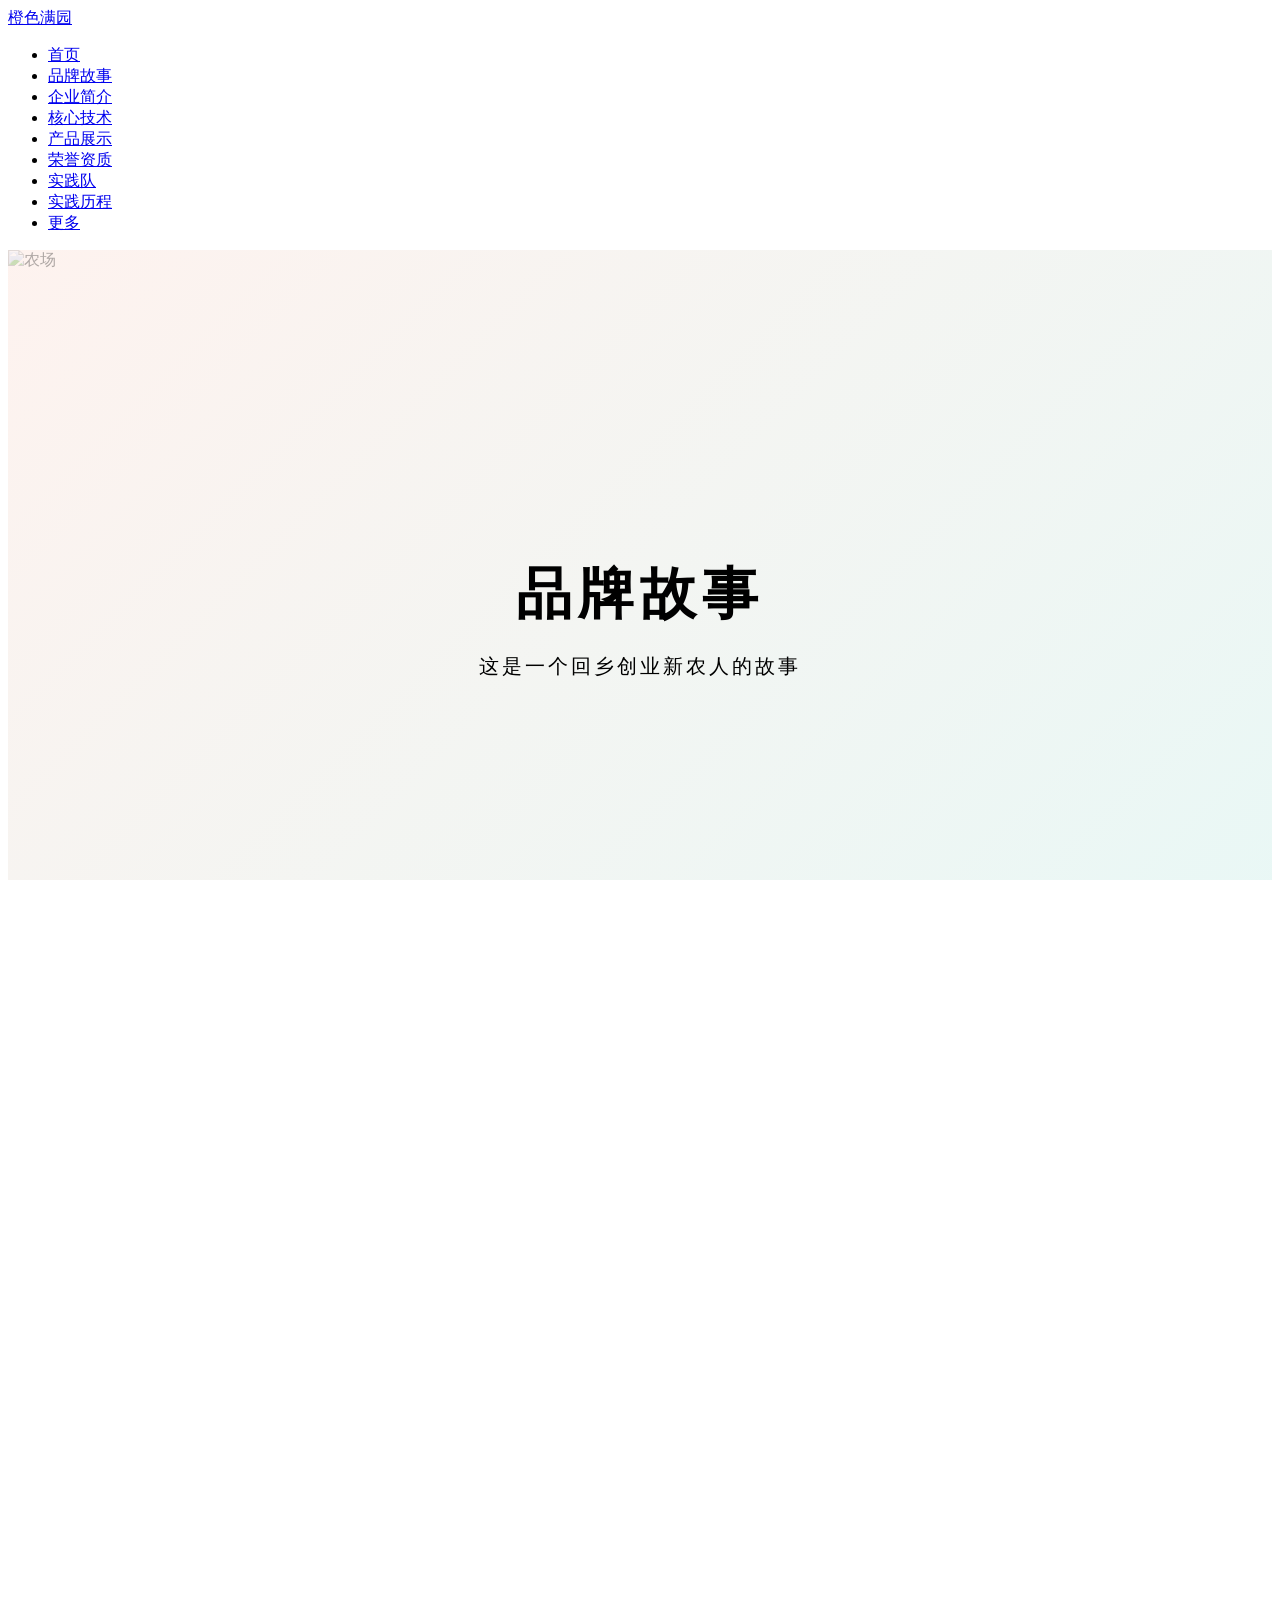
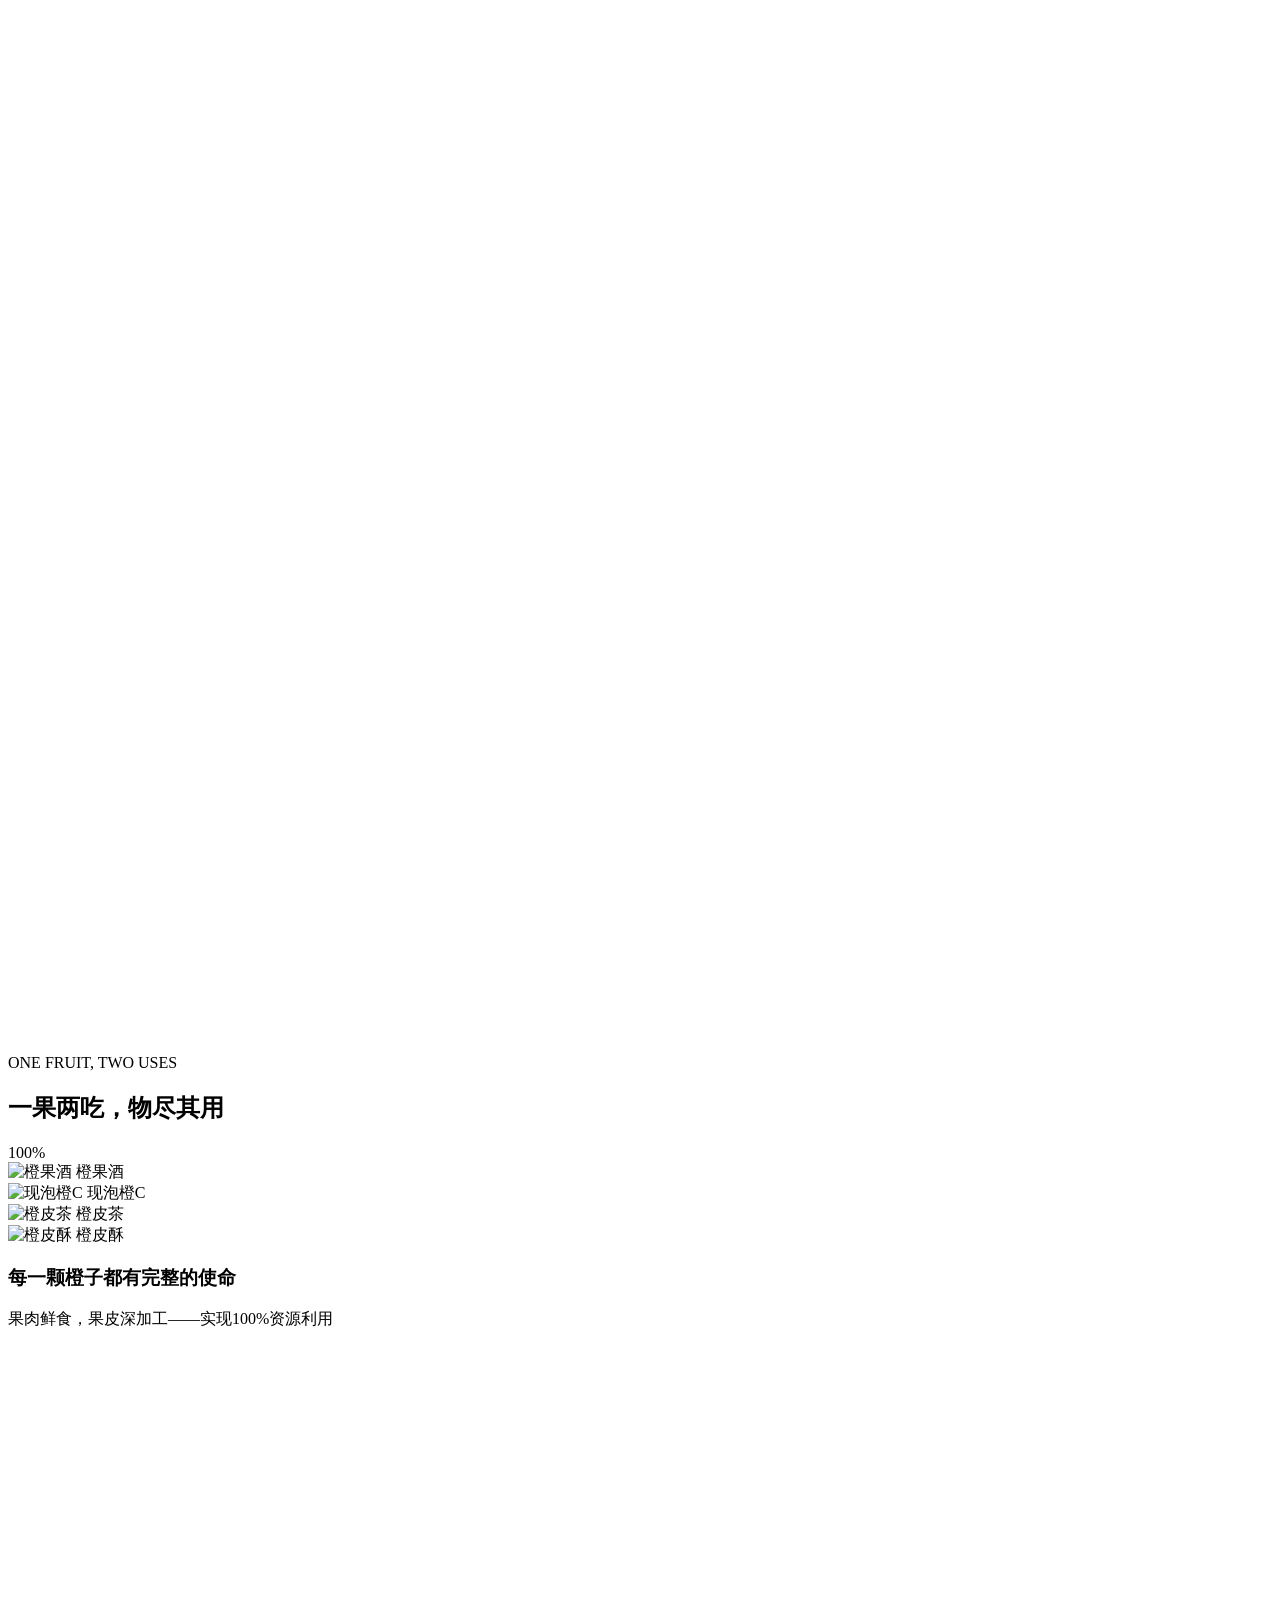
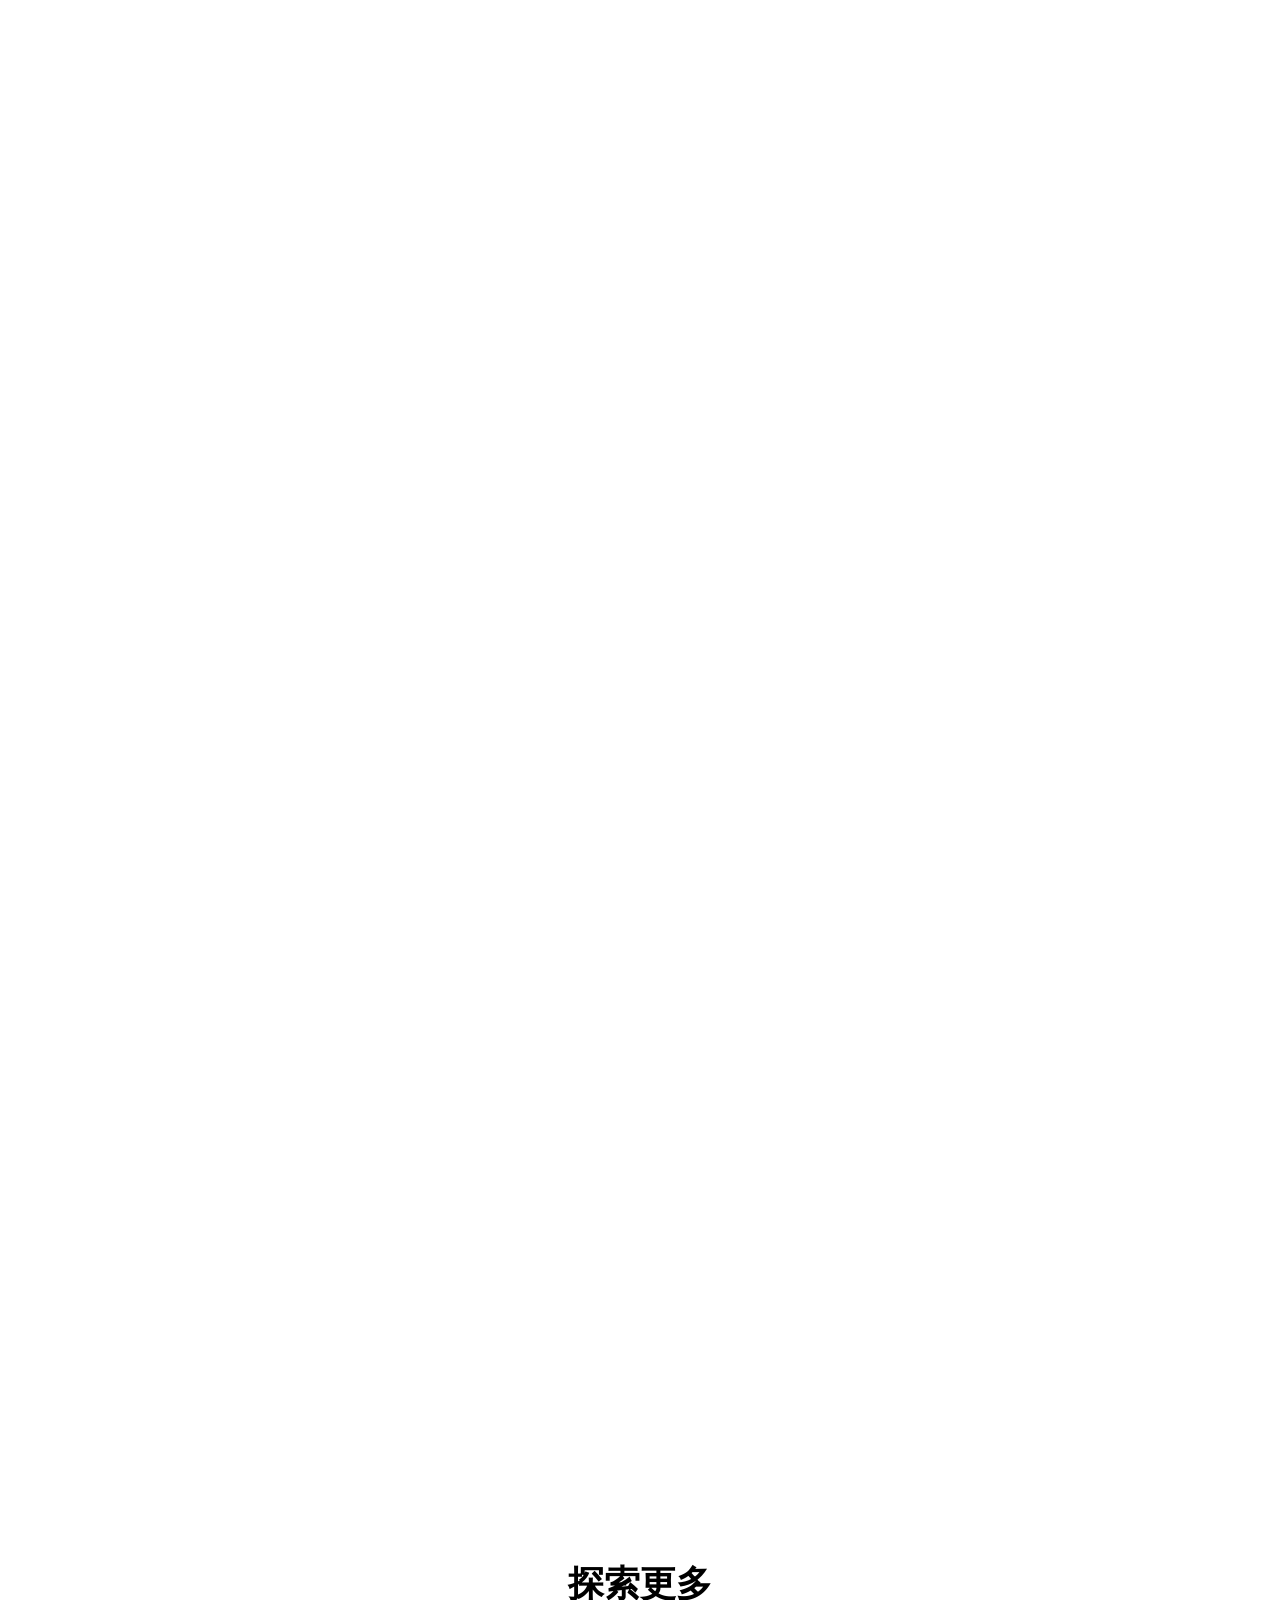
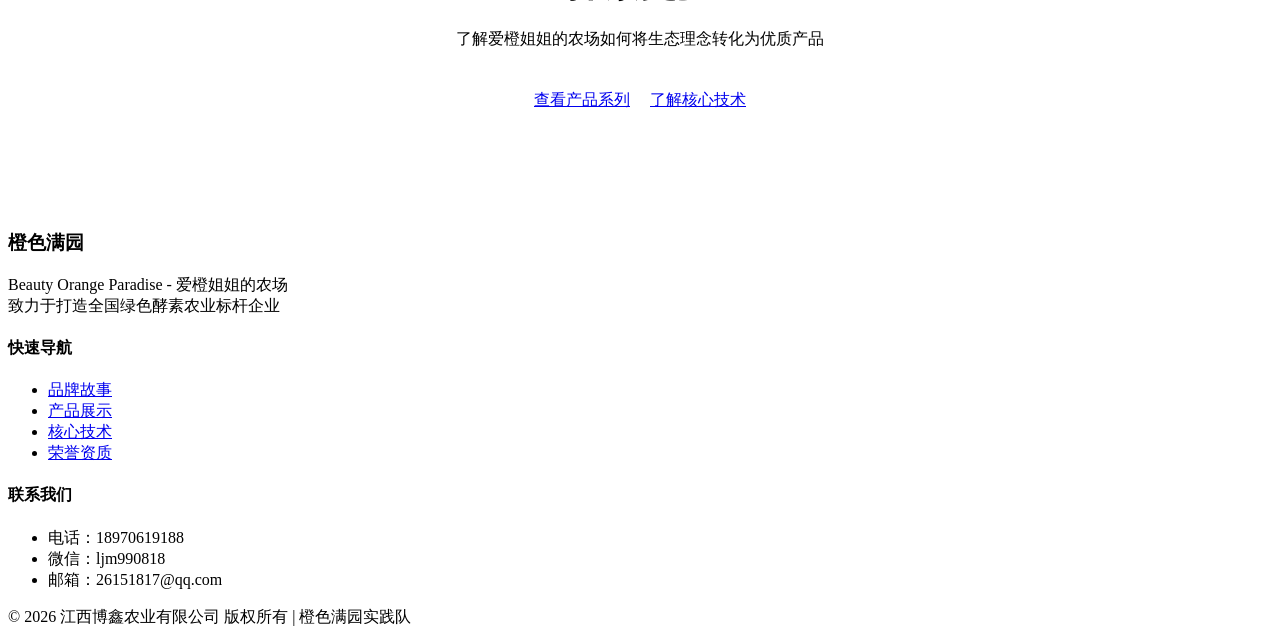
==== brand-story.html @ 8ac5754a "Add files via upload" ====
<!DOCTYPE html>
<html lang="zh-CN">
<head>
  <meta charset="UTF-8">
  <meta name="viewport" content="width=device-width, initial-scale=1.0">
  <title>品牌故事 - 橙色满园</title>
  <link rel="stylesheet" href="css/global.css">
  <link href="https://fonts.googleapis.com/css2?family=Noto+Serif+SC:wght@400;600;700&family=Noto+Sans+SC:wght@300;400;500;700&display=swap" rel="stylesheet">
  <style>
    .story-hero {
      min-height: 70vh;
      background: linear-gradient(135deg, rgba(244, 132, 95, 0.1) 0%, rgba(42, 181, 160, 0.1) 100%);
      display: flex;
      align-items: center;
      position: relative;
      overflow: hidden;
    }

    .story-hero-bg {
      position: absolute;
      top: 0;
      left: 0;
      right: 0;
      bottom: 0;
    }

    .story-hero-bg img {
      width: 100%;
      height: 100%;
      object-fit: cover;
      opacity: 0.3;
    }

    .story-hero-content {
      position: relative;
      z-index: 1;
      max-width: 800px;
      margin: 0 auto;
      padding: 160px 40px 80px;
      text-align: center;
    }

    .story-hero h1 {
      font-family: var(--font-display);
      font-size: 56px;
      color: var(--text-dark);
      margin-bottom: 20px;
      letter-spacing: 6px;
    }

    .story-hero .tagline {
      font-family: var(--font-heading);
      font-size: 20px;
      color: var(--text-medium);
      letter-spacing: 3px;
    }

    /* Story Sections */
    .story-section {
      padding: 100px 0;
    }

    .story-section:nth-child(even) {
      background: var(--bg-white);
    }

    .story-grid {
      display: grid;
      grid-template-columns: 1fr 1fr;
      gap: 80px;
      align-items: center;
    }

    .story-grid.reverse {
      direction: rtl;
    }

    .story-grid.reverse > * {
      direction: ltr;
    }

    .story-image {
      border-radius: 8px;
      overflow: hidden;
      box-shadow: 0 20px 60px rgba(0, 0, 0, 0.1);
    }

    .story-image img {
      width: 100%;
      height: 400px;
      object-fit: cover;
    }

    .story-image-square {
      aspect-ratio: 1 / 1;
    }

    .story-image-square img {
      height: 100%;
    }

    .story-content h2 {
      font-family: var(--font-display);
      font-size: 32px;
      color: var(--text-dark);
      margin-bottom: 24px;
      letter-spacing: 2px;
    }

    .story-content p {
      font-size: 16px;
      color: var(--text-medium);
      line-height: 2;
      margin-bottom: 20px;
    }

    .story-content .highlight {
      color: var(--orange);
      font-weight: 500;
    }

    /* Story section entrance animations */
    .story-grid .story-image,
    .story-grid .story-content {
      opacity: 0;
      transition: all 0.8s cubic-bezier(0.4, 0, 0.2, 1);
    }

    .story-grid .story-image {
      transform: translateX(-40px) scale(1.05);
    }

    .story-grid .story-content {
      transform: translateX(40px);
      transition-delay: 0.15s;
    }

    .story-grid.revealed .story-image {
      opacity: 1;
      transform: translateX(0) scale(1);
    }

    .story-grid.revealed .story-content {
      opacity: 1;
      transform: translateX(0);
    }

    .story-grid.reverse .story-image {
      transform: translateX(40px) scale(1.05);
    }

    .story-grid.reverse .story-content {
      transform: translateX(-40px);
    }

    .story-grid.reverse.revealed .story-image {
      transform: translateX(0) scale(1);
    }

    .story-grid.reverse.revealed .story-content {
      transform: translateX(0);
    }

    /* Quote Block */
    .story-quote {
      padding: 80px 0;
      background: linear-gradient(135deg, var(--orange) 0%, var(--orange-dark) 100%);
      color: white;
      text-align: center;
    }

    .story-quote blockquote {
      font-family: var(--font-heading);
      font-size: 28px;
      max-width: 800px;
      margin: 0 auto;
      line-height: 1.8;
      position: relative;
    }

    .story-quote blockquote::before {
      content: '"';
      font-size: 120px;
      position: absolute;
      top: -40px;
      left: -40px;
      opacity: 0.2;
      font-family: Georgia, serif;
    }

    .story-quote cite {
      display: block;
      margin-top: 30px;
      font-size: 16px;
      font-style: normal;
      opacity: 0.8;
    }

    /* Timeline */
    .story-timeline {
      padding: 100px 0;
      background: var(--bg-light);
    }

    .timeline {
      position: relative;
      max-width: 800px;
      margin: 0 auto;
    }

    .timeline::before {
      content: '';
      position: absolute;
      left: 50%;
      transform: translateX(-50%);
      width: 2px;
      height: 100%;
      background: linear-gradient(180deg, var(--orange), var(--green));
    }

    .timeline-item {
      position: relative;
      padding: 30px 0;
      display: flex;
      align-items: center;
    }

    .timeline-item:nth-child(odd) {
      flex-direction: row;
    }

    .timeline-item:nth-child(even) {
      flex-direction: row-reverse;
    }

    .timeline-content {
      width: 45%;
      padding: 30px;
      background: white;
      border-radius: 8px;
      box-shadow: 0 4px 20px rgba(0, 0, 0, 0.05);
    }

    .timeline-dot {
      position: absolute;
      left: 50%;
      transform: translateX(-50%);
      width: 16px;
      height: 16px;
      background: var(--orange);
      border-radius: 50%;
      border: 3px solid white;
      box-shadow: 0 2px 8px rgba(244, 132, 95, 0.3);
    }

    .timeline-year {
      font-family: var(--font-heading);
      font-size: 24px;
      color: var(--orange);
      margin-bottom: 10px;
    }

    .timeline-text {
      font-size: 14px;
      color: var(--text-medium);
      line-height: 1.8;
    }

    /* CTA Section */
    .story-cta {
      padding: 100px 0;
      text-align: center;
    }

    .story-cta h2 {
      font-family: var(--font-display);
      font-size: 36px;
      margin-bottom: 20px;
    }

    .story-cta p {
      font-size: 16px;
      color: var(--text-medium);
      margin-bottom: 40px;
    }
  </style>
</head>
<body>
  <!-- Navigation -->
  <nav class="nav">
    <div class="nav-inner">
      <a href="index.html" class="nav-logo">
        <span class="nav-logo-text">橙色满园</span>
      </a>
      <ul class="nav-links">
        <li><a href="index.html">首页</a></li>
        <li><a href="brand-story.html" class="active">品牌故事</a></li>
        <li><a href="company.html">企业简介</a></li>
        <li><a href="technology.html">核心技术</a></li>
        <li><a href="products.html">产品展示</a></li>
        <li><a href="honors.html">荣誉资质</a></li>
        <li><a href="team.html">实践队</a></li>
        <li><a href="timeline.html">实践历程</a></li>
        <li><a href="more.html">更多</a></li>
      </ul>
    </div>
  </nav>

  <!-- Hero -->
  <section class="story-hero">
    <div class="story-hero-bg">
      <img src="img/farm/page_09.png" alt="农场">
    </div>
    <div class="story-hero-content">
      <h1>品牌故事</h1>
      <p class="tagline">这是一个回乡创业新农人的故事</p>
    </div>
  </section>

  <!-- Story Section 1: Origin -->
  <section class="story-section">
    <div class="container">
      <div class="story-grid">
        <div class="story-image">
          <img src="img/farm/page_05_v2.png" alt="创始人">
        </div>
        <div class="story-content">
          <h2>初心：从城市到乡村</h2>
          <p>
            2013年，一个勇敢的决定改变了一切。创始人<span class="highlight">刘江梅</span>放弃了城市的工作机会，毅然回到家乡江西永新，开始了她的农业创业之路。
          </p>
          <p>
            投资千万元，她建立了一个生态示范农场，将现代化的农业技术与传统的生态种植理念相结合。这不仅仅是一个农场，更是一个<span class="highlight">梦想的起点</span>。
          </p>
          <p>
            "像养育孩子一样养育一片会呼吸的橙林"——这是爱橙姐姐的信念，也是整个品牌的灵魂。
          </p>
        </div>
      </div>
    </div>
  </section>

  <!-- Quote -->
  <section class="story-quote">
    <div class="container">
      <blockquote>
        每一棵橙子树都不是生产线上的产品代码，而是一个有待我们认识、理解并陪伴其生长的独特生命。
        <cite>—— 爱橙姐姐</cite>
      </blockquote>
    </div>
  </section>

  <!-- Story Section 2: Philosophy -->
  <section class="story-section">
    <div class="container">
      <div class="story-grid reverse">
        <div class="story-image story-image-square">
          <img src="img/farm/page_06_new.png" alt="品牌理念">
        </div>
        <div class="story-content">
          <h2>理念：我们的橙皮不要丢</h2>
          <p>
            在爱橙姐姐的农场，每一个橙子都被赋予了<span class="highlight">完整的使命</span>。果肉鲜食，果皮则可以泡茶、制香、做糕点——这就是"一果两吃"的创新理念。
          </p>
          <p>
            这不仅仅是一种产品策略，更是一种<span class="highlight">生活哲学</span>：珍惜自然资源，实现产品价值的最大化。
          </p>
          <p>
            从橙果酒到现泡橙C饮料，从橙皮酥到工艺橙皮茶，每一款产品都承载着对品质的追求和对自然的敬畏。
          </p>
        </div>
      </div>
    </div>
  </section>

  <!-- Orange Cut Signature Animation -->
  <section class="orange-cut-section story-section" style="background: var(--bg-white);">
    <div class="container">
      <div class="section-header visible">
        <p class="en-title">ONE FRUIT, TWO USES</p>
        <h2>一果两吃，物尽其用</h2>
        <div class="deco-line"></div>
      </div>

      <div class="orange-cut-animation">
        <!-- Decorative juice splash -->
        <div class="juice-splash"></div>

        <!-- Orange Halves -->
        <div class="orange-halves">
          <div class="orange-half-left"></div>
          <div class="orange-half-right"></div>
        </div>

        <!-- 100% text in center -->
        <div class="orange-center">
          <div class="cut-percent">100<span>%</span></div>
        </div>

        <!-- Product images fly to corners -->
        <div class="cut-product-fly p1">
          <img src="img/products/page_13_1.png" alt="橙果酒">
          <span>橙果酒</span>
        </div>
        <div class="cut-product-fly p2">
          <img src="img/products/page_15_1.png" alt="现泡橙C">
          <span>现泡橙C</span>
        </div>
        <div class="cut-product-fly p3">
          <img src="img/products/page_18.png" alt="橙皮茶">
          <span>橙皮茶</span>
        </div>
        <div class="cut-product-fly p4">
          <img src="img/products/page_16.png" alt="橙皮酥">
          <span>橙皮酥</span>
        </div>
      </div>

      <div class="cut-signature">
        <h3>每一颗橙子都有完整的使命</h3>
        <p>果肉鲜食，果皮深加工——实现100%资源利用</p>
      </div>
    </div>
  </section>

  <!-- Story Section 3: Technology -->
  <section class="story-section">
    <div class="container">
      <div class="story-grid">
        <div class="story-image story-image-square">
          <img src="img/farm/page_10_v2.png" alt="酵素技术">
        </div>
        <div class="story-content">
          <h2>技术：酵素生态种植</h2>
          <p>
            爱橙姐姐的农场独创了<span class="highlight">酵素微生物复合菌营养液</span>发酵技术，开创了绿色酵素橙种植的先河。
          </p>
          <p>
            通过自研酵素营养液配合生物防治、地下水滴灌系统，实现了<span class="highlight">零化学农药</span>的生态种植。
          </p>
          <p>
            鸡鸭在果园里自由活动，防虫板守护着每一棵果树，酵素发酵让土壤充满生机——这是一个完整的生态循环系统。
          </p>
        </div>
      </div>
    </div>
  </section>

  <!-- Story Section 4: Products -->
  <section class="story-section">
    <div class="container">
      <div class="story-grid reverse">
        <div class="story-image story-image-square">
          <img src="img/farm/page_11_v2.png" alt="产品系列">
        </div>
        <div class="story-content">
          <h2>产品：从果园到生活</h2>
          <p>
            <span class="highlight">七大产品系列</span>，覆盖了从饮品到零食、从日用到养生的完整产品矩阵。
          </p>
          <p>
            清香型橙果酒、0蔗0脂的现泡橙C、暖胃的橙皮水果茶、香脆的橙皮酥、蜜饯橙皮丁、工艺橙皮茶，以及冬季限定的姜茶系列。
          </p>
          <p>
            每一款产品都经过精心研发，确保保留酵素脐橙的<span class="highlight">天然营养</span>，同时满足现代消费者的多样化需求。
          </p>
        </div>
      </div>
    </div>
  </section>

  <!-- CTA -->
  <section class="story-cta">
    <div class="container">
      <h2>探索更多</h2>
      <p>了解爱橙姐姐的农场如何将生态理念转化为优质产品</p>
      <div class="cta-animated" style="display: flex; gap: 20px; justify-content: center;">
        <a href="products.html" class="btn btn-primary">查看产品系列</a>
        <a href="technology.html" class="btn btn-outline">了解核心技术</a>
      </div>
    </div>
  </section>

  <!-- Footer -->
  <footer class="footer">
    <div class="container">
      <div class="footer-content">
        <div class="footer-brand">
          <h3>橙色满园</h3>
          <p>Beauty Orange Paradise - 爱橙姐姐的农场<br>致力于打造全国绿色酵素农业标杆企业</p>
        </div>
        <div class="footer-links">
          <h4>快速导航</h4>
          <ul>
            <li><a href="brand-story.html">品牌故事</a></li>
            <li><a href="products.html">产品展示</a></li>
            <li><a href="technology.html">核心技术</a></li>
            <li><a href="honors.html">荣誉资质</a></li>
          </ul>
        </div>
        <div class="footer-links">
          <h4>联系我们</h4>
          <ul>
            <li>电话：18970619188</li>
            <li>微信：ljm990818</li>
            <li>邮箱：26151817@qq.com</li>
          </ul>
        </div>
      </div>
      <div class="footer-bottom">
        <p>© 2026 江西博鑫农业有限公司 版权所有 | 橙色满园实践队</p>
      </div>
    </div>
  </footer>

  <script src="js/main.js"></script>
</body>
</html>
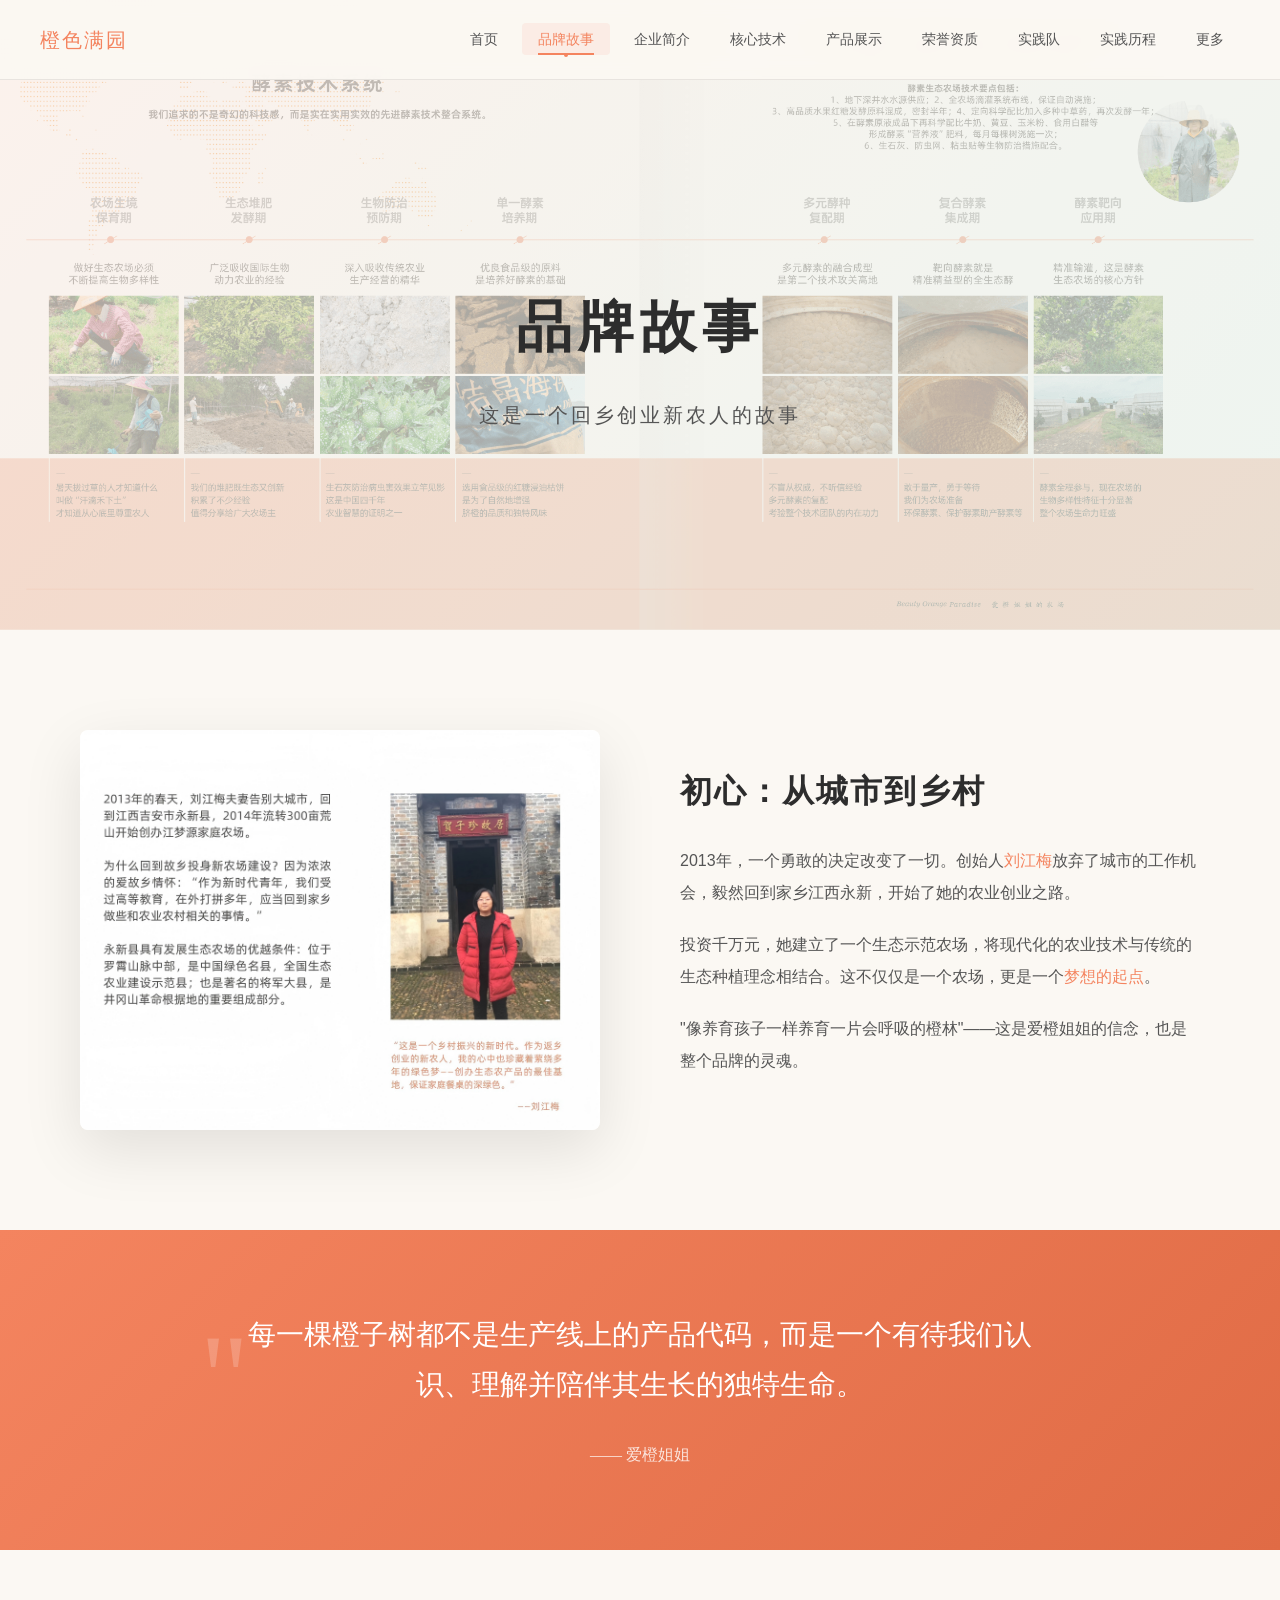
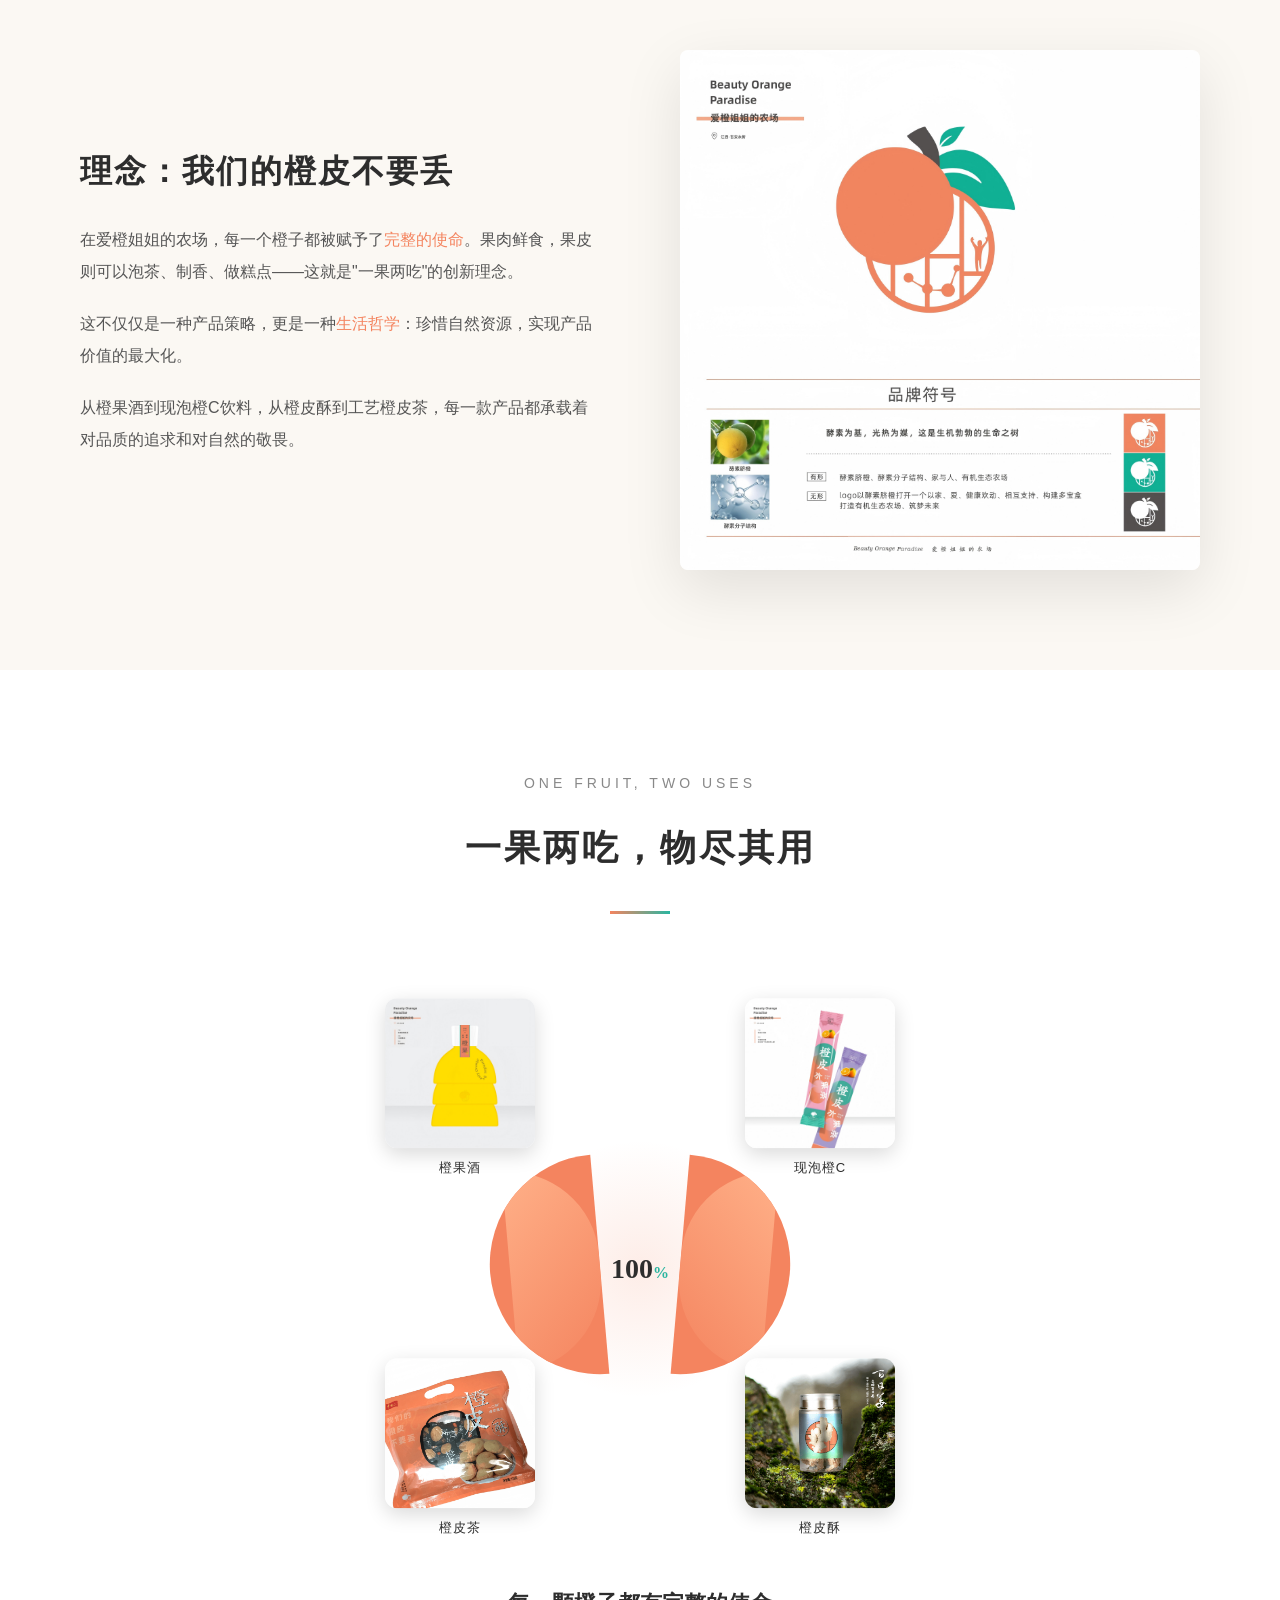
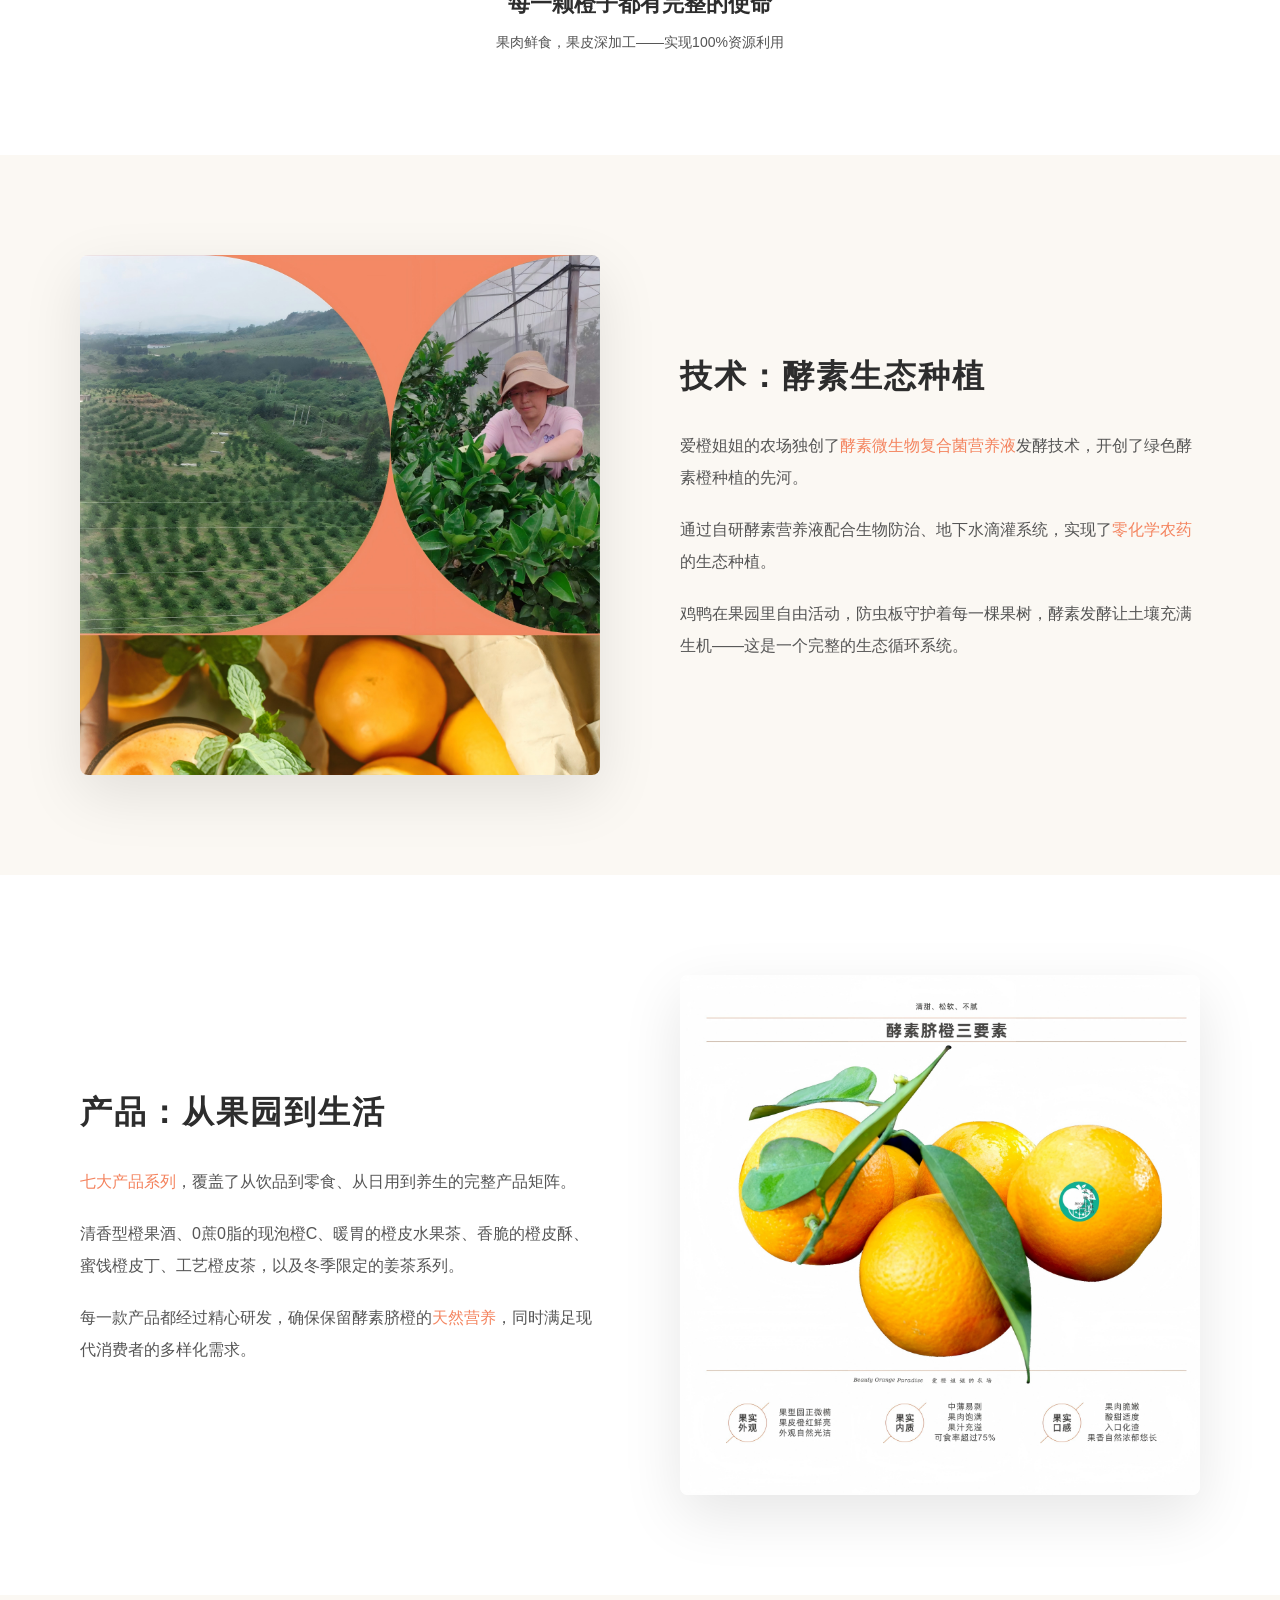
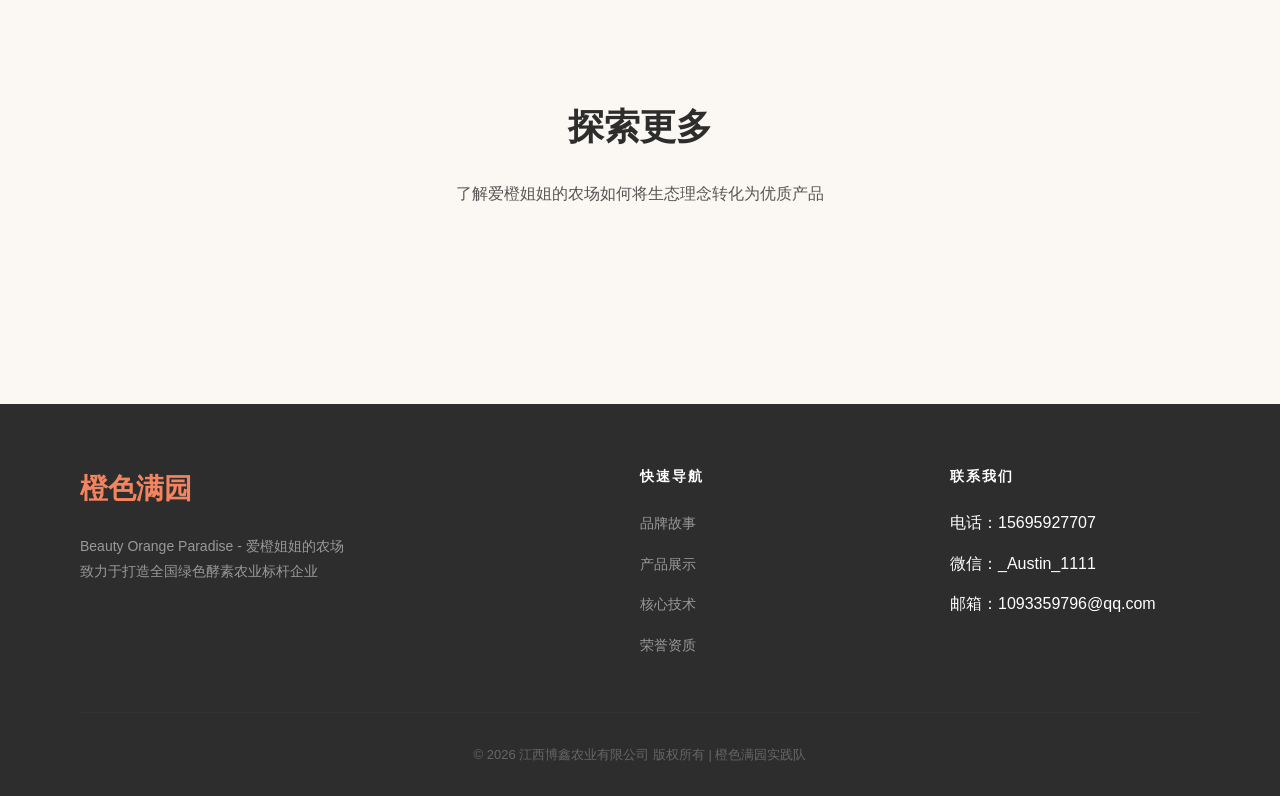
==== commit 7587672d: "Add files via upload" ====
--- a/brand-story.html
+++ b/brand-story.html
@@ -501,9 +501,9 @@
         <div class="footer-links">
           <h4>联系我们</h4>
           <ul>
-            <li>电话：18970619188</li>
-            <li>微信：ljm990818</li>
-            <li>邮箱：26151817@qq.com</li>
+            <li>电话：15695927707</li>
+            <li>微信：_Austin_1111</li>
+            <li>邮箱：1093359796@qq.com</li>
           </ul>
         </div>
       </div>
--- a/css/global.css
+++ b/css/global.css
@@ -0,0 +1,1177 @@
+/* ============================================
+   橙色满园 - 全局样式
+   设计风格：中国传统文化 + 现代极简
+   主色调：橘橙色 #F4845F + 翠绿色 #2AB5A0
+   ============================================ */
+
+/* CSS Variables */
+:root {
+  /* Brand Colors */
+  --orange: #F4845F;
+  --orange-light: #F9A88C;
+  --orange-dark: #E06B45;
+  --green: #2AB5A0;
+  --green-light: #4CC9B7;
+  --green-dark: #1F9A88;
+
+  /* Neutral Colors */
+  --bg-cream: #FBF8F3;
+  --bg-white: #FFFFFF;
+  --bg-light: #F5F2ED;
+  --text-dark: #2D2D2D;
+  --text-medium: #555555;
+  --text-light: #888888;
+  --border-light: #E8E4DF;
+
+  /* Typography */
+  --font-display: 'STKaiti', 'KaiTi', '楷体', serif;
+  --font-heading: 'Noto Serif SC', 'Source Han Serif SC', '思源宋体', serif;
+  --font-body: 'Noto Sans SC', 'Source Han Sans SC', '思源黑体', sans-serif;
+
+  /* Spacing */
+  --section-padding: 120px 0;
+  --container-width: 1200px;
+  --nav-height: 80px;
+}
+
+/* Reset & Base */
+* {
+  margin: 0;
+  padding: 0;
+  box-sizing: border-box;
+}
+
+html {
+  scroll-behavior: smooth;
+}
+
+body {
+  font-family: var(--font-body);
+  color: var(--text-dark);
+  background-color: var(--bg-cream);
+  line-height: 1.8;
+  overflow-x: hidden;
+}
+
+a {
+  text-decoration: none;
+  color: inherit;
+  transition: color 0.3s ease;
+}
+
+img {
+  max-width: 100%;
+  height: auto;
+  display: block;
+}
+
+/* Container */
+.container {
+  max-width: var(--container-width);
+  margin: 0 auto;
+  padding: 0 40px;
+}
+
+/* ============================================
+   Navigation
+   ============================================ */
+.nav {
+  position: fixed;
+  top: 0;
+  left: 0;
+  right: 0;
+  height: var(--nav-height);
+  background: rgba(251, 248, 243, 0.95);
+  backdrop-filter: blur(10px);
+  z-index: 1000;
+  border-bottom: 1px solid var(--border-light);
+  transition: all 0.3s ease;
+}
+
+.nav.scrolled {
+  box-shadow: 0 2px 20px rgba(0, 0, 0, 0.08);
+}
+
+.nav-inner {
+  max-width: 1400px;
+  margin: 0 auto;
+  padding: 0 40px;
+  height: 100%;
+  display: flex;
+  align-items: center;
+  justify-content: space-between;
+}
+
+.nav-logo {
+  display: flex;
+  align-items: center;
+  gap: 12px;
+}
+
+.nav-logo img {
+  height: 45px;
+}
+
+.nav-logo-text {
+  font-family: var(--font-display);
+  font-size: 20px;
+  color: var(--orange);
+  letter-spacing: 2px;
+}
+
+.nav-links {
+  display: flex;
+  gap: 8px;
+  list-style: none;
+}
+
+.nav-links a {
+  padding: 8px 16px;
+  font-size: 14px;
+  color: var(--text-medium);
+  border-radius: 4px;
+  transition: all 0.3s ease;
+  white-space: nowrap;
+}
+
+.nav-links a:hover,
+.nav-links a.active {
+  color: var(--orange);
+  background: rgba(244, 132, 95, 0.1);
+}
+
+/* Mobile Menu Button */
+.nav-menu-btn {
+  display: none;
+  background: none;
+  border: none;
+  cursor: pointer;
+  padding: 8px;
+}
+
+.nav-menu-btn span {
+  display: block;
+  width: 24px;
+  height: 2px;
+  background: var(--text-dark);
+  margin: 6px 0;
+  transition: all 0.3s ease;
+}
+
+/* ============================================
+   Page Hero Section
+   ============================================ */
+.page-hero {
+  min-height: 60vh;
+  display: flex;
+  align-items: center;
+  justify-content: center;
+  text-align: center;
+  padding: 160px 40px 80px;
+  background: linear-gradient(135deg, var(--bg-cream) 0%, var(--bg-light) 100%);
+  position: relative;
+  overflow: hidden;
+}
+
+.page-hero::before {
+  content: '';
+  position: absolute;
+  top: 0;
+  left: 0;
+  right: 0;
+  bottom: 0;
+  background: url('data:image/svg+xml,<svg xmlns="http://www.w3.org/2000/svg" viewBox="0 0 100 100"><circle cx="50" cy="50" r="40" fill="none" stroke="%23F4845F" stroke-width="0.5" opacity="0.1"/></svg>') repeat;
+  background-size: 200px;
+  opacity: 0.3;
+}
+
+.page-hero-content {
+  position: relative;
+  z-index: 1;
+}
+
+.page-hero h1 {
+  font-family: var(--font-display);
+  font-size: 48px;
+  color: var(--text-dark);
+  margin-bottom: 20px;
+  letter-spacing: 4px;
+}
+
+.page-hero .subtitle {
+  font-size: 18px;
+  color: var(--text-medium);
+  max-width: 600px;
+  margin: 0 auto;
+}
+
+/* Decorative Elements */
+.deco-line {
+  width: 60px;
+  height: 3px;
+  background: linear-gradient(90deg, var(--orange), var(--green));
+  margin: 30px auto;
+}
+
+.deco-circle {
+  width: 120px;
+  height: 120px;
+  border: 1px solid var(--orange);
+  border-radius: 50%;
+  opacity: 0.3;
+  position: absolute;
+}
+
+/* ============================================
+   Section Styles
+   ============================================ */
+.section {
+  padding: var(--section-padding);
+}
+
+.section-header {
+  text-align: center;
+  margin-bottom: 80px;
+}
+
+.section-header h2 {
+  font-family: var(--font-display);
+  font-size: 36px;
+  color: var(--text-dark);
+  margin-bottom: 16px;
+  letter-spacing: 3px;
+}
+
+.section-header .en-title {
+  font-size: 14px;
+  color: var(--text-light);
+  text-transform: uppercase;
+  letter-spacing: 4px;
+  margin-bottom: 20px;
+}
+
+.section-header p {
+  font-size: 16px;
+  color: var(--text-medium);
+  max-width: 700px;
+  margin: 0 auto;
+  line-height: 1.9;
+}
+
+/* ============================================
+   Card Styles
+   ============================================ */
+.card {
+  background: var(--bg-white);
+  border-radius: 8px;
+  overflow: hidden;
+  box-shadow: 0 4px 20px rgba(0, 0, 0, 0.05);
+  transition: all 0.4s ease;
+}
+
+.card:hover {
+  transform: translateY(-8px);
+  box-shadow: 0 12px 40px rgba(0, 0, 0, 0.1);
+}
+
+.card-image {
+  width: 100%;
+  height: 240px;
+  object-fit: cover;
+}
+
+.card-content {
+  padding: 30px;
+}
+
+.card-content h3 {
+  font-family: var(--font-heading);
+  font-size: 20px;
+  color: var(--text-dark);
+  margin-bottom: 12px;
+}
+
+.card-content p {
+  font-size: 14px;
+  color: var(--text-medium);
+  line-height: 1.8;
+}
+
+/* ============================================
+   Grid Layouts
+   ============================================ */
+.grid-2 {
+  display: grid;
+  grid-template-columns: repeat(2, 1fr);
+  gap: 40px;
+}
+
+.grid-3 {
+  display: grid;
+  grid-template-columns: repeat(3, 1fr);
+  gap: 40px;
+}
+
+.grid-4 {
+  display: grid;
+  grid-template-columns: repeat(4, 1fr);
+  gap: 30px;
+}
+
+/* ============================================
+   Button Styles
+   ============================================ */
+.btn {
+  display: inline-block;
+  padding: 14px 32px;
+  font-size: 14px;
+  font-weight: 500;
+  border-radius: 4px;
+  cursor: pointer;
+  transition: all 0.3s ease;
+  border: none;
+}
+
+.btn-primary {
+  background: var(--orange);
+  color: white;
+}
+
+.btn-primary:hover {
+  background: var(--orange-dark);
+  transform: translateY(-2px);
+}
+
+.btn-outline {
+  background: transparent;
+  border: 1px solid var(--orange);
+  color: var(--orange);
+}
+
+.btn-outline:hover {
+  background: var(--orange);
+  color: white;
+}
+
+/* ============================================
+   Footer
+   ============================================ */
+.footer {
+  background: var(--text-dark);
+  color: white;
+  padding: 60px 0 30px;
+}
+
+.footer-content {
+  display: grid;
+  grid-template-columns: 2fr 1fr 1fr;
+  gap: 60px;
+  margin-bottom: 40px;
+}
+
+.footer-brand h3 {
+  font-family: var(--font-display);
+  font-size: 28px;
+  color: var(--orange);
+  margin-bottom: 20px;
+}
+
+.footer-brand p {
+  font-size: 14px;
+  color: #999;
+  line-height: 1.8;
+}
+
+.footer-links h4 {
+  font-size: 14px;
+  margin-bottom: 20px;
+  letter-spacing: 2px;
+}
+
+.footer-links ul {
+  list-style: none;
+}
+
+.footer-links li {
+  margin-bottom: 12px;
+}
+
+.footer-links a {
+  font-size: 14px;
+  color: #999;
+  transition: color 0.3s ease;
+}
+
+.footer-links a:hover {
+  color: var(--orange);
+}
+
+.footer-bottom {
+  border-top: 1px solid #333;
+  padding-top: 30px;
+  text-align: center;
+  font-size: 13px;
+  color: #666;
+}
+
+/* ============================================
+   Animations
+   ============================================ */
+@keyframes fadeInUp {
+  from {
+    opacity: 0;
+    transform: translateY(30px);
+  }
+  to {
+    opacity: 1;
+    transform: translateY(0);
+  }
+}
+
+@keyframes fadeIn {
+  from { opacity: 0; }
+  to { opacity: 1; }
+}
+
+.animate-fadeInUp {
+  animation: fadeInUp 0.8s ease forwards;
+}
+
+.animate-fadeIn {
+  animation: fadeIn 0.8s ease forwards;
+}
+
+/* Scroll Animation Classes */
+.reveal {
+  opacity: 0;
+  transform: translateY(30px);
+  transition: all 0.8s ease;
+}
+
+.reveal.active {
+  opacity: 1;
+  transform: translateY(0);
+}
+
+/* ============================================
+   Utility Classes
+   ============================================ */
+.text-center { text-align: center; }
+.text-orange { color: var(--orange); }
+.text-green { color: var(--green); }
+.bg-cream { background: var(--bg-cream); }
+.bg-white { background: var(--bg-white); }
+.mt-20 { margin-top: 20px; }
+.mt-40 { margin-top: 40px; }
+.mb-20 { margin-bottom: 20px; }
+.mb-40 { margin-bottom: 40px; }
+
+/* Chinese Decorative Elements */
+.cn-deco {
+  position: relative;
+  display: inline-block;
+}
+
+.cn-deco::before {
+  content: '◆';
+  position: absolute;
+  left: -30px;
+  top: 50%;
+  transform: translateY(-50%);
+  color: var(--orange);
+  font-size: 12px;
+}
+
+/* Vertical Text */
+.vertical-text {
+  writing-mode: vertical-rl;
+  text-orientation: mixed;
+  font-family: var(--font-display);
+  letter-spacing: 4px;
+}
+
+/* Ink Wash Effect */
+.ink-wash {
+  position: relative;
+}
+
+.ink-wash::after {
+  content: '';
+  position: absolute;
+  top: 0;
+  left: 0;
+  right: 0;
+  bottom: 0;
+  background: linear-gradient(135deg,
+    rgba(244, 132, 95, 0.1) 0%,
+    transparent 50%,
+    rgba(42, 181, 160, 0.1) 100%);
+  pointer-events: none;
+}
+
+/* ============================================
+   Page Load Animations (P0)
+   ============================================ */
+.page-loading {
+  opacity: 0;
+  transition: opacity 0.4s ease;
+}
+
+.page-loaded {
+  opacity: 1;
+}
+
+/* First section after hero - auto animate on load */
+.story-hero + .story-section,
+.company-hero + .company-intro,
+.tech-hero + .core-tech,
+.products-hero + .star-product,
+.honors-hero + .honors-section,
+.team-hero + .team-overview,
+.timeline-hero + .timeline-section,
+.more-hero + .section-nav {
+  animation: fadeInUp 0.8s ease-out 0.3s both;
+}
+
+.story-hero + .story-section .story-image,
+.company-hero + .company-intro .company-image,
+.team-hero + .team-overview .overview-image {
+  animation: fadeInLeft 0.8s ease-out 0.5s both;
+}
+
+.story-hero + .story-section .story-content,
+.company-hero + .company-intro .company-content,
+.team-hero + .team-overview .overview-content {
+  animation: fadeInRight 0.8s ease-out 0.5s both;
+}
+
+.tech-hero + .core-tech .tech-content {
+  animation: fadeIn 0.8s ease-out 0.5s both;
+}
+
+.honors-hero + .honors-section .honors-grid {
+  animation: fadeIn 0.8s ease-out 0.5s both;
+}
+
+.star-product .star-product-image,
+.star-product .star-product-content {
+  animation: fadeIn 0.8s ease-out 0.5s both;
+}
+
+@keyframes fadeInLeft {
+  from {
+    opacity: 0;
+    transform: translateX(-40px);
+  }
+  to {
+    opacity: 1;
+    transform: translateX(0);
+  }
+}
+
+@keyframes fadeInRight {
+  from {
+    opacity: 0;
+    transform: translateX(40px);
+  }
+  to {
+    opacity: 1;
+    transform: translateX(0);
+  }
+}
+
+/* Override reveal-text/reveal-image for first section animations */
+.story-hero + .story-section .story-content.reveal-text,
+.company-hero + .company-intro .company-content.reveal-text,
+.team-hero + .team-overview .overview-content.reveal-text,
+.tech-hero + .core-tech .tech-content.reveal-text {
+  opacity: 0;
+  animation: fadeInRight 0.8s ease-out 0.5s both;
+}
+
+.story-hero + .story-section .story-image.reveal-image,
+.company-hero + .company-intro .company-image.reveal-image,
+.team-hero + .team-overview .overview-image.reveal-image {
+  opacity: 0;
+  animation: fadeInLeft 0.8s ease-out 0.5s both;
+}
+
+/* Nav slide in from top */
+.nav {
+  transform: translateY(-100%);
+  transition: transform 0.5s cubic-bezier(0.4, 0, 0.2, 1);
+}
+
+.nav.nav-visible {
+  transform: translateY(0);
+}
+
+/* Hero title character animation */
+.hero-title-animated .char {
+  display: inline-block;
+  opacity: 0;
+  transform: translateY(20px);
+  animation: charReveal 0.6s ease forwards;
+}
+
+@keyframes charReveal {
+  to {
+    opacity: 1;
+    transform: translateY(0);
+  }
+}
+
+/* Deco line expand from center */
+.deco-line-animated {
+  width: 0;
+  transition: width 0.8s cubic-bezier(0.4, 0, 0.2, 1);
+}
+
+.deco-line-animated.expanded {
+  width: 60px;
+}
+
+/* Section header animations */
+.section-header.animate-in .en-title {
+  animation: headerFadeIn 1s ease-out forwards;
+  animation-delay: 0.1s;
+  opacity: 0;
+}
+
+.section-header.animate-in h2 {
+  animation: headerFadeIn 1s ease-out forwards;
+  animation-delay: 0.25s;
+  opacity: 0;
+}
+
+.section-header.animate-in .deco-line {
+  animation: decoLineGrow 0.8s ease-out forwards;
+  animation-delay: 0.4s;
+  transform: scaleX(0);
+}
+
+@keyframes headerFadeIn {
+  from {
+    opacity: 0;
+  }
+  to {
+    opacity: 1;
+  }
+}
+
+@keyframes decoLineGrow {
+  from {
+    transform: scaleX(0);
+  }
+  to {
+    transform: scaleX(1);
+  }
+}
+
+/* CTA button fade in */
+.cta-animated {
+  opacity: 0;
+  transform: translateY(15px);
+  transition: all 0.5s ease 0.4s;
+}
+
+.cta-animated.visible {
+  opacity: 1;
+  transform: translateY(0);
+}
+
+/* ============================================
+   Scroll Animations (P0)
+   ============================================ */
+/* Text slide from left */
+.reveal-text {
+  opacity: 0;
+  transform: translateX(-30px);
+  transition: all 0.7s cubic-bezier(0.4, 0, 0.2, 1);
+}
+
+.reveal-text.active {
+  opacity: 1;
+  transform: translateX(0);
+}
+
+/* Image focus effect */
+.reveal-image {
+  opacity: 0;
+  transform: scale(1.05);
+  transition: all 0.8s cubic-bezier(0.4, 0, 0.2, 1);
+}
+
+.reveal-image.active {
+  opacity: 1;
+  transform: scale(1);
+}
+
+/* Cards stagger animation */
+.reveal-stagger {
+  opacity: 0;
+  transform: translateY(30px);
+  transition: all 0.5s cubic-bezier(0.4, 0, 0.2, 1);
+}
+
+.reveal-stagger.active {
+  opacity: 1;
+  transform: translateY(0);
+}
+
+/* Data counter reveal */
+.reveal-counter {
+  opacity: 0;
+  transform: translateY(20px);
+  transition: all 0.5s ease;
+}
+
+.reveal-counter.active {
+  opacity: 1;
+  transform: translateY(0);
+}
+
+/* Section parallax subtle */
+.parallax-section {
+  will-change: transform;
+}
+
+/* ============================================
+   Card Hover Micro-interactions (P1)
+   ============================================ */
+.card-interactive {
+  position: relative;
+  overflow: hidden;
+  transition: all 0.4s cubic-bezier(0.4, 0, 0.2, 1);
+}
+
+.card-interactive::before {
+  content: '';
+  position: absolute;
+  top: -50%;
+  left: -50%;
+  width: 200%;
+  height: 200%;
+  background: radial-gradient(circle, rgba(244, 132, 95, 0.08) 0%, transparent 70%);
+  opacity: 0;
+  transition: opacity 0.4s ease;
+  pointer-events: none;
+  z-index: 1;
+}
+
+.card-interactive:hover::before {
+  opacity: 1;
+}
+
+.card-interactive:hover {
+  transform: translateY(-8px);
+  box-shadow: 0 20px 40px rgba(244, 132, 95, 0.15);
+}
+
+/* Image scale on card hover */
+.card-interactive img {
+  transition: transform 0.6s cubic-bezier(0.4, 0, 0.2, 1);
+}
+
+.card-interactive:hover img {
+  transform: scale(1.03);
+}
+
+/* Leaf decoration on hover */
+.card-leaf::after {
+  content: '';
+  position: absolute;
+  top: 12px;
+  right: 12px;
+  width: 24px;
+  height: 24px;
+  background: var(--green);
+  clip-path: polygon(50% 0%, 100% 50%, 50% 100%, 0% 50%);
+  opacity: 0;
+  transform: rotate(45deg) scale(0);
+  transition: all 0.3s cubic-bezier(0.4, 0, 0.2, 1);
+  z-index: 2;
+}
+
+.card-leaf:hover::after {
+  opacity: 0.6;
+  transform: rotate(0deg) scale(1);
+}
+
+/* Button juice fill effect */
+.btn-juice {
+  position: relative;
+  overflow: hidden;
+  z-index: 1;
+}
+
+.btn-juice::before {
+  content: '';
+  position: absolute;
+  top: 0;
+  left: -100%;
+  width: 100%;
+  height: 100%;
+  background: linear-gradient(90deg, var(--orange), var(--orange-dark));
+  transition: left 0.4s cubic-bezier(0.4, 0, 0.2, 1);
+  z-index: -1;
+}
+
+.btn-juice:hover::before {
+  left: 0;
+}
+
+/* Nav link underline grow */
+.nav-links a {
+  position: relative;
+}
+
+.nav-links a::after {
+  content: '';
+  position: absolute;
+  bottom: 0;
+  left: 50%;
+  width: 0;
+  height: 2px;
+  background: var(--orange);
+  transition: all 0.3s ease;
+  transform: translateX(-50%);
+}
+
+.nav-links a:hover::after,
+.nav-links a.active::after {
+  width: calc(100% - 32px);
+}
+
+/* Nav active dot */
+.nav-links a.active::before {
+  content: '';
+  position: absolute;
+  bottom: -2px;
+  left: 50%;
+  transform: translateX(-50%);
+  width: 4px;
+  height: 4px;
+  background: var(--orange);
+  border-radius: 50%;
+}
+
+/* ============================================
+   Timeline Animations (P1)
+   ============================================ */
+.timeline-item {
+  opacity: 0;
+  transform: translateY(30px);
+  transition: all 0.6s cubic-bezier(0.4, 0, 0.2, 1);
+}
+
+.timeline-item.active {
+  opacity: 1;
+  transform: translateY(0);
+}
+
+.timeline-item:nth-child(odd) {
+  transform: translateX(-30px);
+}
+
+.timeline-item:nth-child(even) {
+  transform: translateX(30px);
+}
+
+.timeline-item:nth-child(odd).active,
+.timeline-item:nth-child(even).active {
+  transform: translateX(0);
+}
+
+/* Timeline dot pulse */
+.timeline-dot {
+  animation: dotPulse 2s ease-in-out infinite;
+}
+
+@keyframes dotPulse {
+  0%, 100% {
+    box-shadow: 0 0 0 0 rgba(244, 132, 95, 0.4);
+  }
+  50% {
+    box-shadow: 0 0 0 10px rgba(244, 132, 95, 0);
+  }
+}
+
+/* Timeline line grow */
+.timeline-line {
+  transform-origin: top;
+  transform: scaleY(0);
+  transition: transform 1.5s cubic-bezier(0.4, 0, 0.2, 1);
+}
+
+.timeline-line.active {
+  transform: scaleY(1);
+}
+
+/* Year marker pop */
+.year-marker span {
+  opacity: 0;
+  transform: scale(0.8);
+  transition: all 0.5s cubic-bezier(0.4, 0, 0.2, 1);
+}
+
+.year-marker.active span {
+  opacity: 1;
+  transform: scale(1);
+}
+
+/* ============================================
+   Counter Animation (P2)
+   ============================================ */
+.counter-animated .stat-number,
+.counter-animated .value,
+.counter-animated h3 {
+  font-variant-numeric: tabular-nums;
+}
+
+/* ============================================
+   Orange Cut Signature Animation (P3)
+   ============================================ */
+.orange-cut-section {
+  position: relative;
+  overflow: hidden;
+}
+
+.orange-cut-animation {
+  position: relative;
+  display: flex;
+  align-items: center;
+  justify-content: center;
+  min-height: 550px;
+}
+
+/* Orange halves container */
+.orange-halves {
+  position: relative;
+  width: 220px;
+  height: 220px;
+}
+
+/* Left half */
+.orange-half-left {
+  position: absolute;
+  left: 0;
+  top: 0;
+  width: 110px;
+  height: 220px;
+  background: var(--orange);
+  border-radius: 110px 0 0 110px;
+  transform: translateX(0);
+  transition: transform 0.5s cubic-bezier(0.4, 0, 0.2, 1);
+  overflow: hidden;
+}
+
+.orange-half-left::after {
+  content: '';
+  position: absolute;
+  right: 0;
+  top: 10px;
+  width: 90px;
+  height: 200px;
+  background: linear-gradient(135deg, #FFB088 0%, var(--orange) 100%);
+  border-radius: 0 90px 90px 0;
+}
+
+/* Right half */
+.orange-half-right {
+  position: absolute;
+  right: 0;
+  top: 0;
+  width: 110px;
+  height: 220px;
+  background: var(--orange);
+  border-radius: 0 110px 110px 0;
+  transform: translateX(0);
+  transition: transform 0.5s cubic-bezier(0.4, 0, 0.2, 1);
+  overflow: hidden;
+}
+
+.orange-half-right::after {
+  content: '';
+  position: absolute;
+  left: 0;
+  top: 10px;
+  width: 90px;
+  height: 200px;
+  background: linear-gradient(225deg, #FFB088 0%, var(--orange) 100%);
+  border-radius: 90px 0 0 90px;
+}
+
+/* Cut animation state */
+.orange-halves.active .orange-half-left {
+  transform: translateX(-40px) rotate(-5deg);
+}
+
+.orange-halves.active .orange-half-right {
+  transform: translateX(40px) rotate(5deg);
+}
+
+/* Center content (revealed after cut) */
+.orange-center {
+  position: absolute;
+  left: 50%;
+  top: 50%;
+  transform: translate(-50%, -50%) scale(0);
+  opacity: 0;
+  transition: all 0.4s cubic-bezier(0.4, 0, 0.2, 1);
+  z-index: 2;
+  text-align: center;
+}
+
+.orange-center.active {
+  transform: translate(-50%, -50%) scale(1);
+  opacity: 1;
+}
+
+/* Product icons grid */
+.cut-products {
+  display: grid;
+  grid-template-columns: repeat(2, 1fr);
+  gap: 12px;
+  margin-bottom: 16px;
+}
+
+.cut-product-item {
+  width: 48px;
+  height: 48px;
+  background: white;
+  border-radius: 50%;
+  display: flex;
+  align-items: center;
+  justify-content: center;
+  font-size: 22px;
+  box-shadow: 0 4px 15px rgba(0, 0, 0, 0.12);
+  transition: transform 0.3s ease;
+}
+
+.cut-product-item:hover {
+  transform: scale(1.1);
+}
+
+/* Flying product images */
+.cut-product-fly {
+  position: absolute;
+  left: 50%;
+  top: 50%;
+  transform: translate(-50%, -50%) scale(0);
+  opacity: 0;
+  transition: all 0.6s cubic-bezier(0.34, 1.56, 0.64, 1);
+  z-index: 3;
+  text-align: center;
+}
+
+.cut-product-fly.active {
+  transform: translate(calc(-50% + var(--tx)), calc(-50% + var(--ty))) scale(1);
+  opacity: 1;
+}
+
+.cut-product-fly img {
+  width: 150px;
+  height: 150px;
+  object-fit: cover;
+  border-radius: 12px;
+  background: white;
+  box-shadow: 0 6px 20px rgba(0, 0, 0, 0.15);
+  transition: transform 0.3s ease;
+}
+
+.cut-product-fly img:hover {
+  transform: scale(1.08);
+}
+
+.cut-product-fly span {
+  display: block;
+  font-size: 13px;
+  color: var(--text-dark);
+  margin-top: 8px;
+  font-weight: 500;
+  letter-spacing: 1px;
+}
+
+/* Corner positions */
+.cut-product-fly.p1 { --tx: -180px; --ty: -180px; }
+.cut-product-fly.p2 { --tx: 180px; --ty: -180px; }
+.cut-product-fly.p3 { --tx: -180px; --ty: 180px; }
+.cut-product-fly.p4 { --tx: 180px; --ty: 180px; }
+
+/* "100%" text in center */
+.cut-percent {
+  font-family: var(--font-heading);
+  font-size: 28px;
+  color: var(--text-dark);
+  font-weight: 700;
+}
+
+.cut-percent span {
+  font-size: 16px;
+  color: var(--green);
+}
+
+/* Signature text below */
+.cut-signature {
+  opacity: 0;
+  transform: translateY(10px);
+  transition: all 0.4s ease;
+  text-align: center;
+  margin-top: 40px;
+}
+
+.cut-signature.active {
+  opacity: 1;
+  transform: translateY(0);
+}
+
+.cut-signature h3 {
+  font-family: var(--font-display);
+  font-size: 22px;
+  color: var(--text-dark);
+  margin-bottom: 6px;
+}
+
+.cut-signature p {
+  font-size: 14px;
+  color: var(--text-medium);
+}
+
+/* Decorative juice splash */
+.juice-splash {
+  position: absolute;
+  width: 260px;
+  height: 260px;
+  border-radius: 50%;
+  background: radial-gradient(circle, rgba(244, 132, 95, 0.15) 0%, transparent 70%);
+  opacity: 0;
+  transform: scale(0.5);
+  transition: all 0.6s cubic-bezier(0.4, 0, 0.2, 1) 0.2s;
+  pointer-events: none;
+}
+
+.juice-splash.active {
+  opacity: 1;
+  transform: scale(1);
+}
+
+/* ============================================
+   Reduced Motion Support
+   ============================================ */
+@media (prefers-reduced-motion: reduce) {
+  *, *::before, *::after {
+    animation-duration: 0.01ms !important;
+    animation-iteration-count: 1 !important;
+    transition-duration: 0.01ms !important;
+  }
+
+  .reveal-text,
+  .reveal-image,
+  .reveal-stagger,
+  .reveal-counter,
+  .timeline-item {
+    opacity: 1;
+    transform: none;
+  }
+}
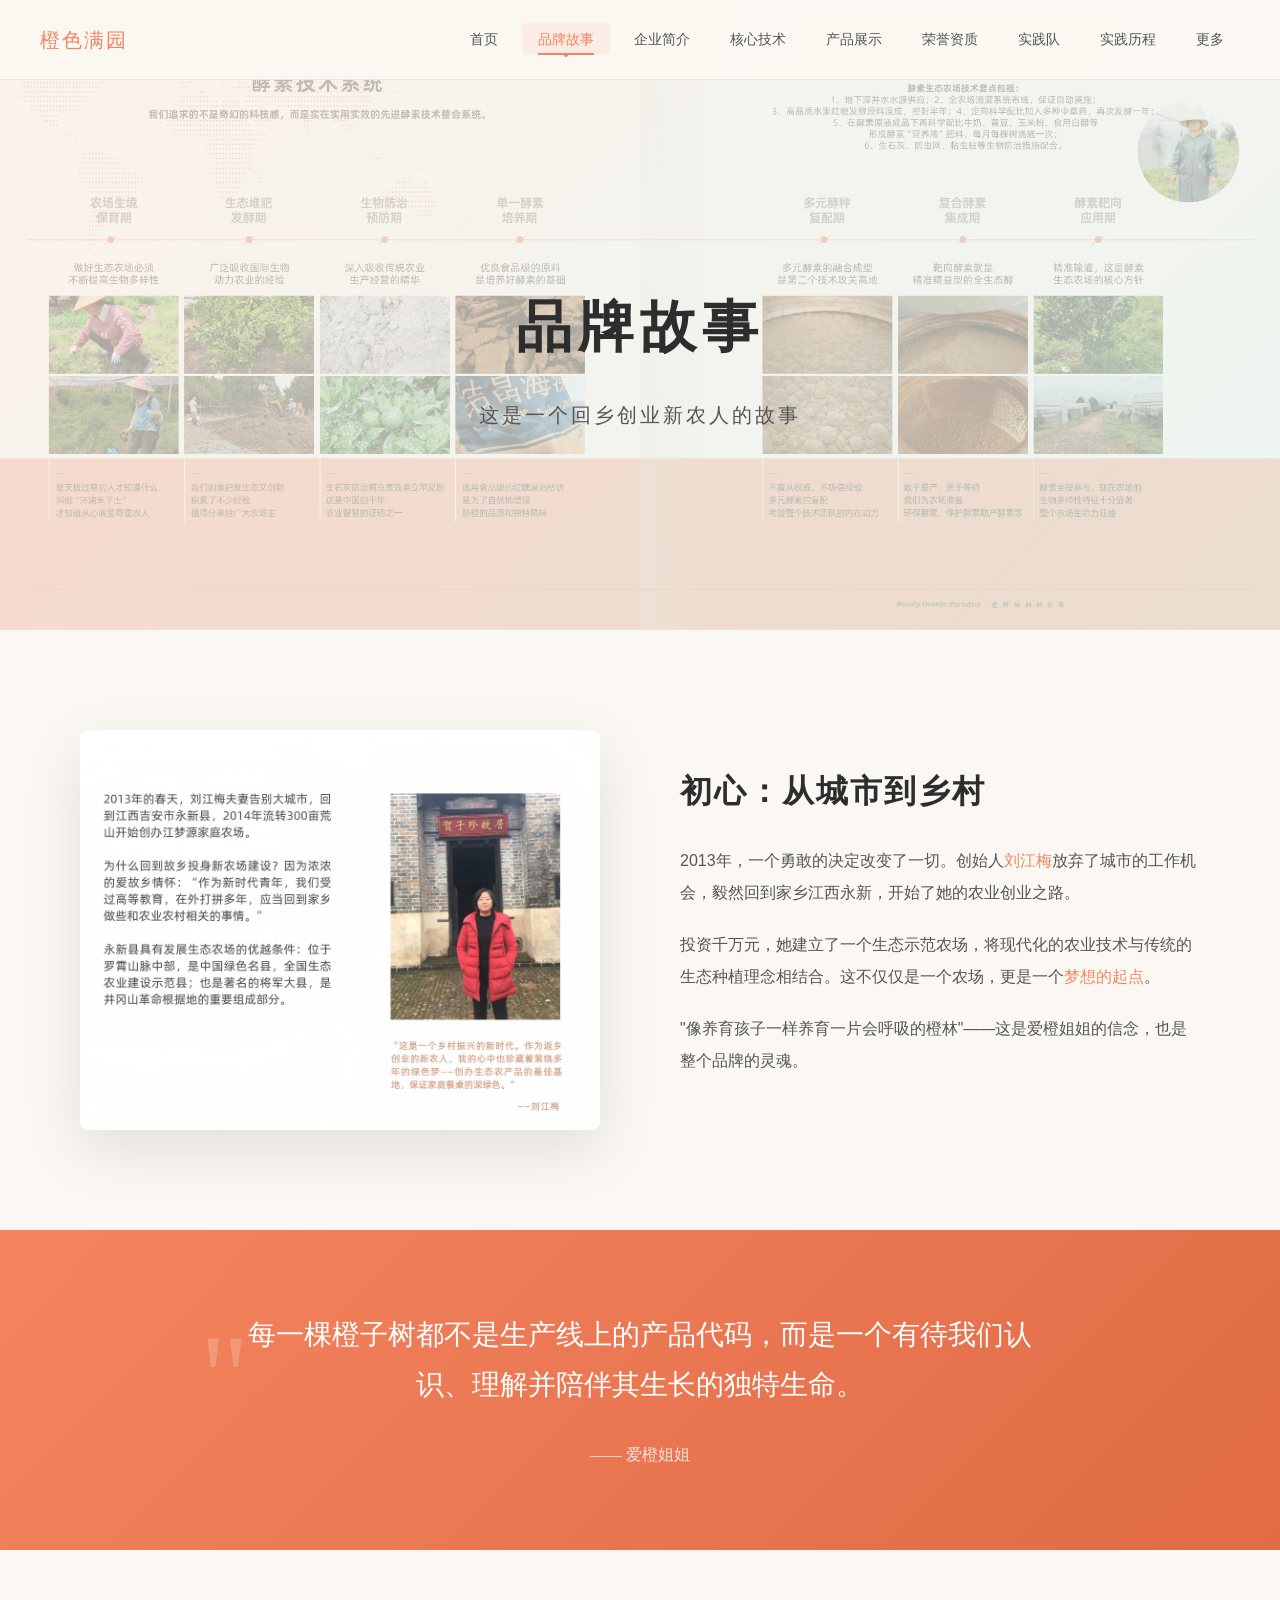
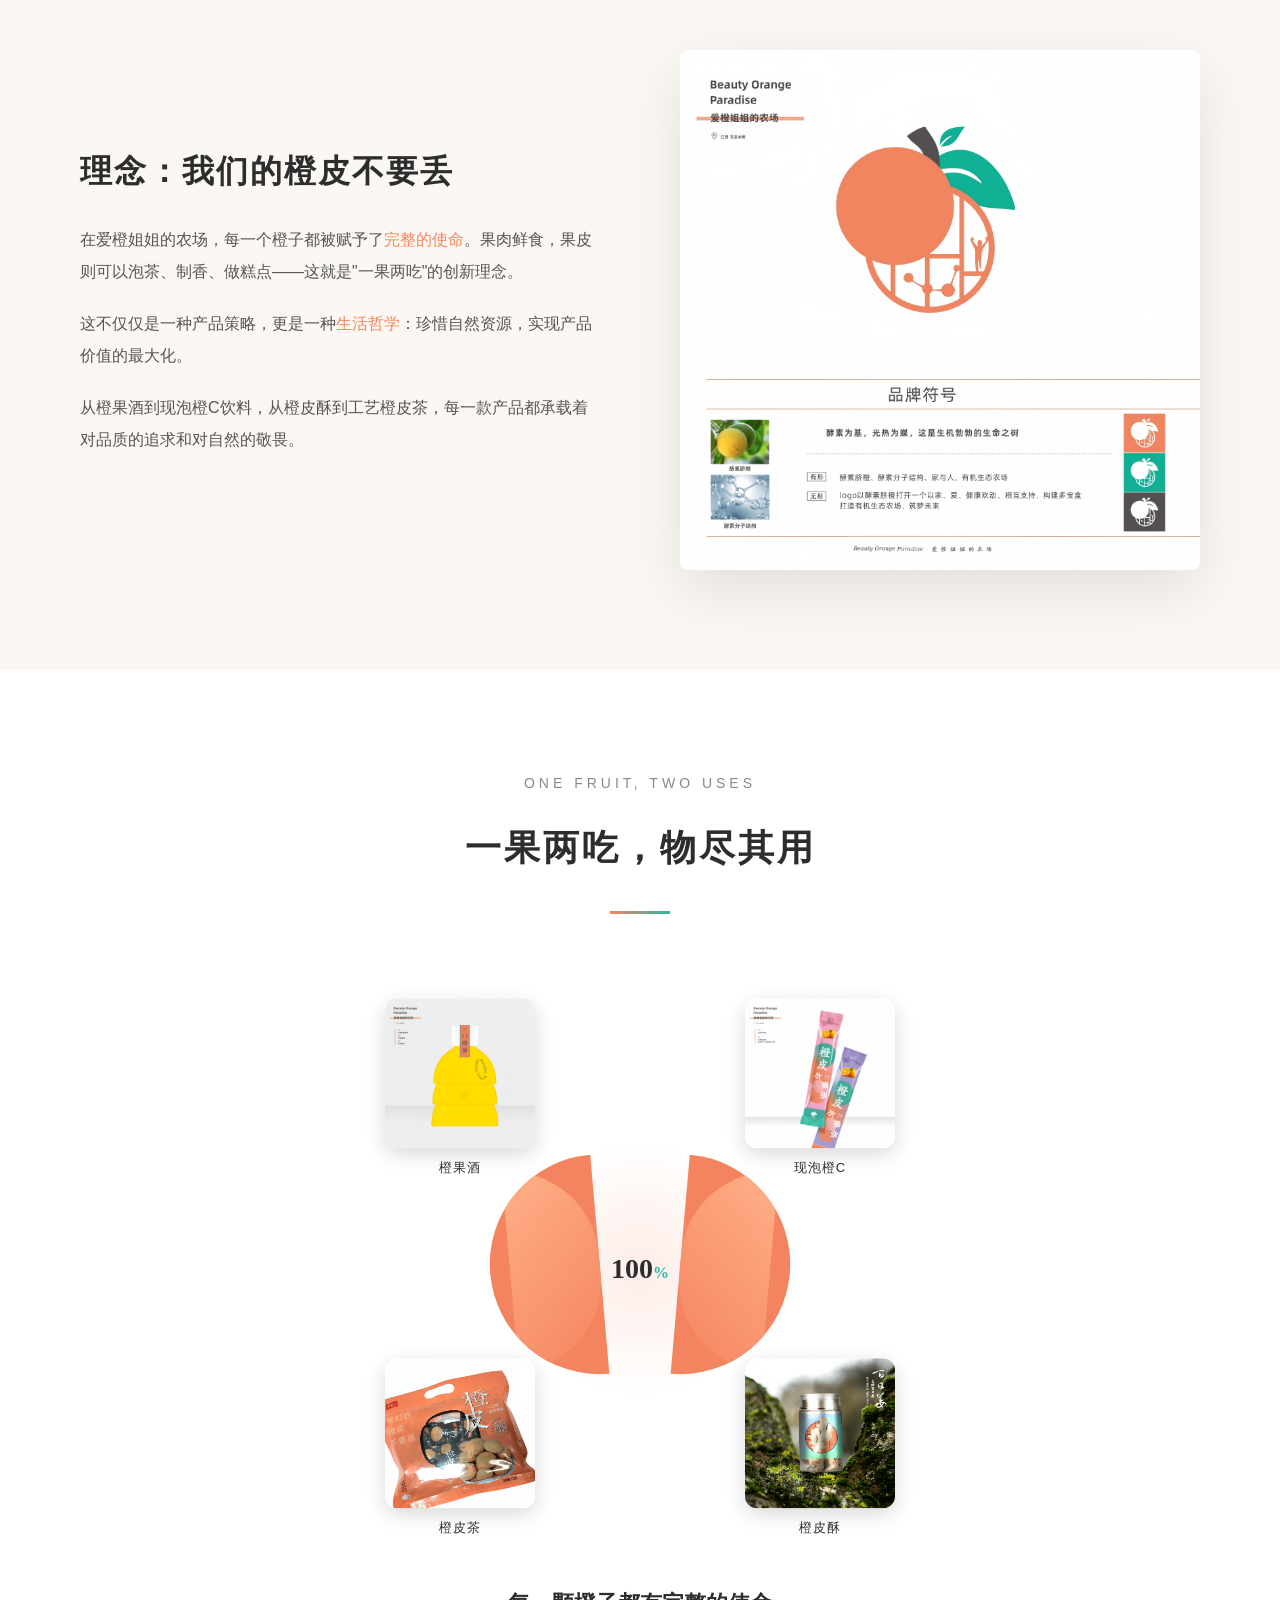
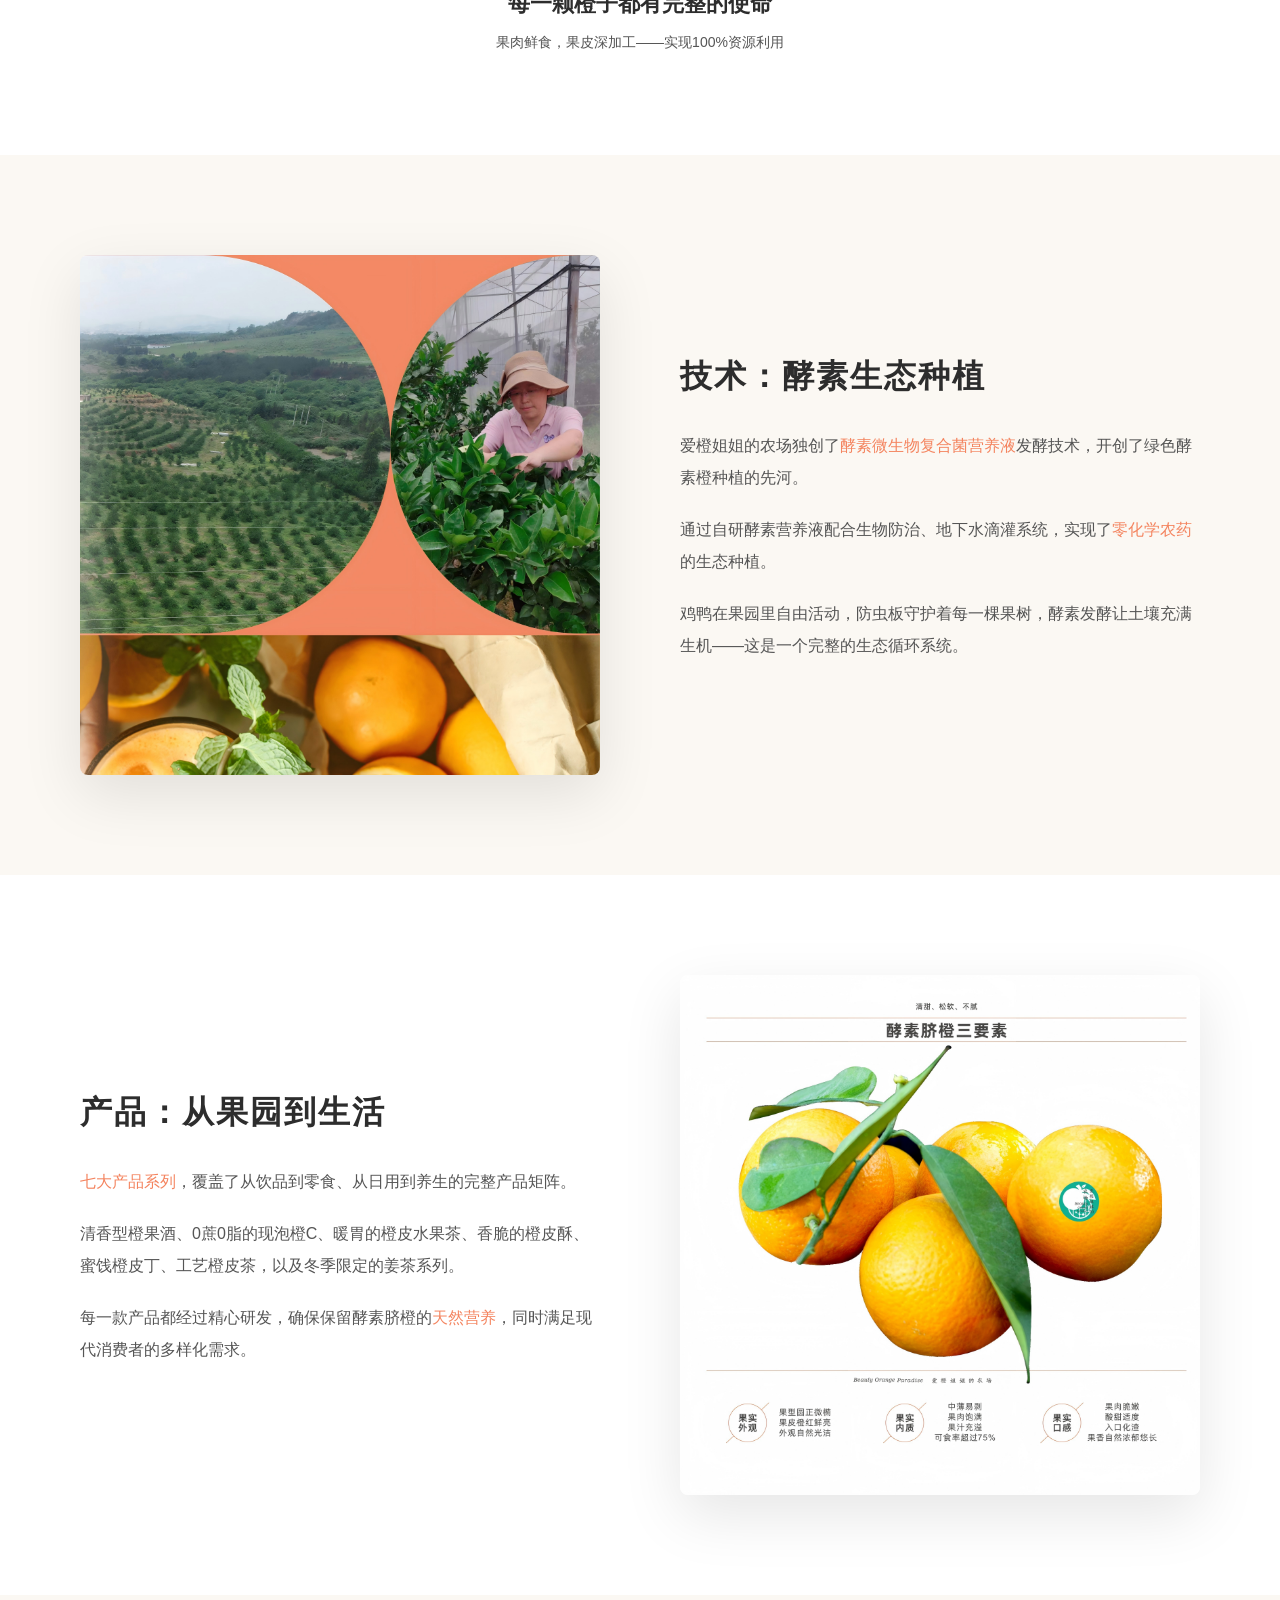
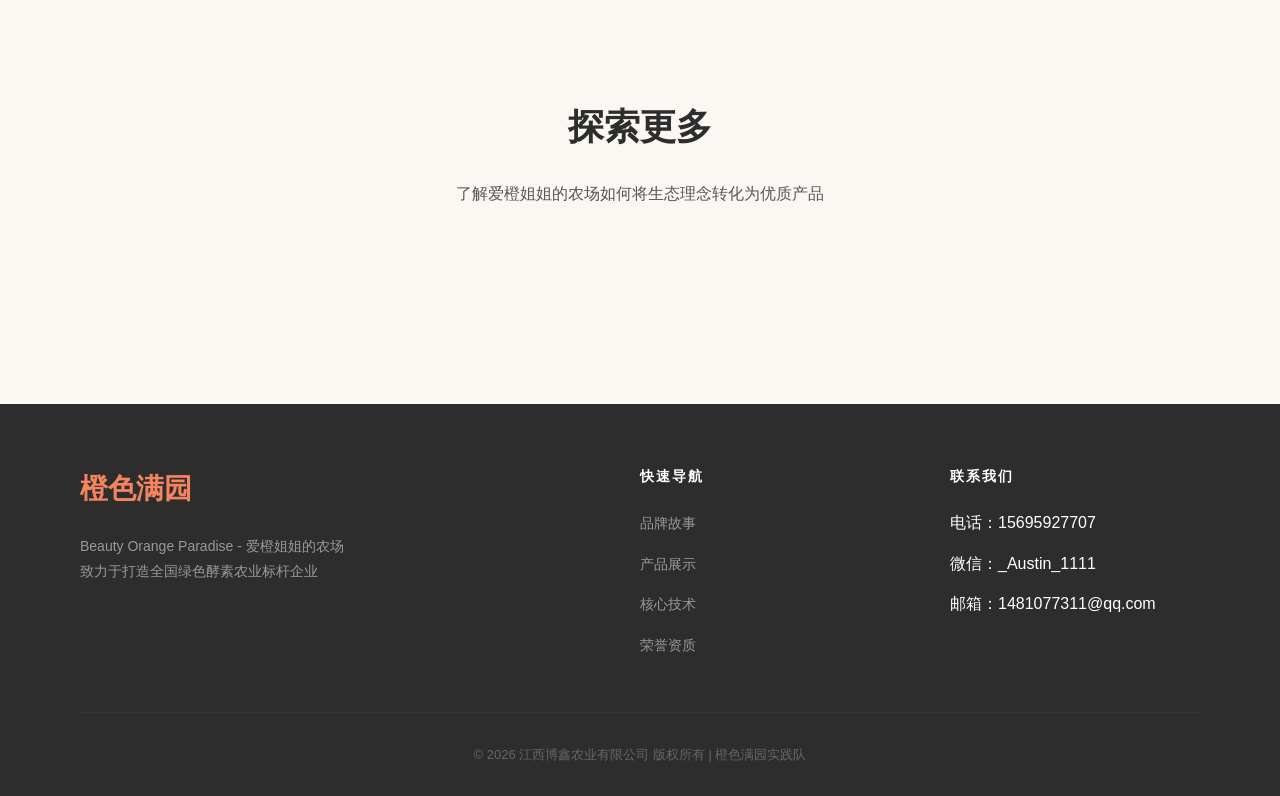
==== commit b4e66188: "Add files via upload" ====
--- a/brand-story.html
+++ b/brand-story.html
@@ -503,7 +503,7 @@
           <ul>
             <li>电话：15695927707</li>
             <li>微信：_Austin_1111</li>
-            <li>邮箱：1093359796@qq.com</li>
+            <li>邮箱：1481077311@qq.com</li>
           </ul>
         </div>
       </div>
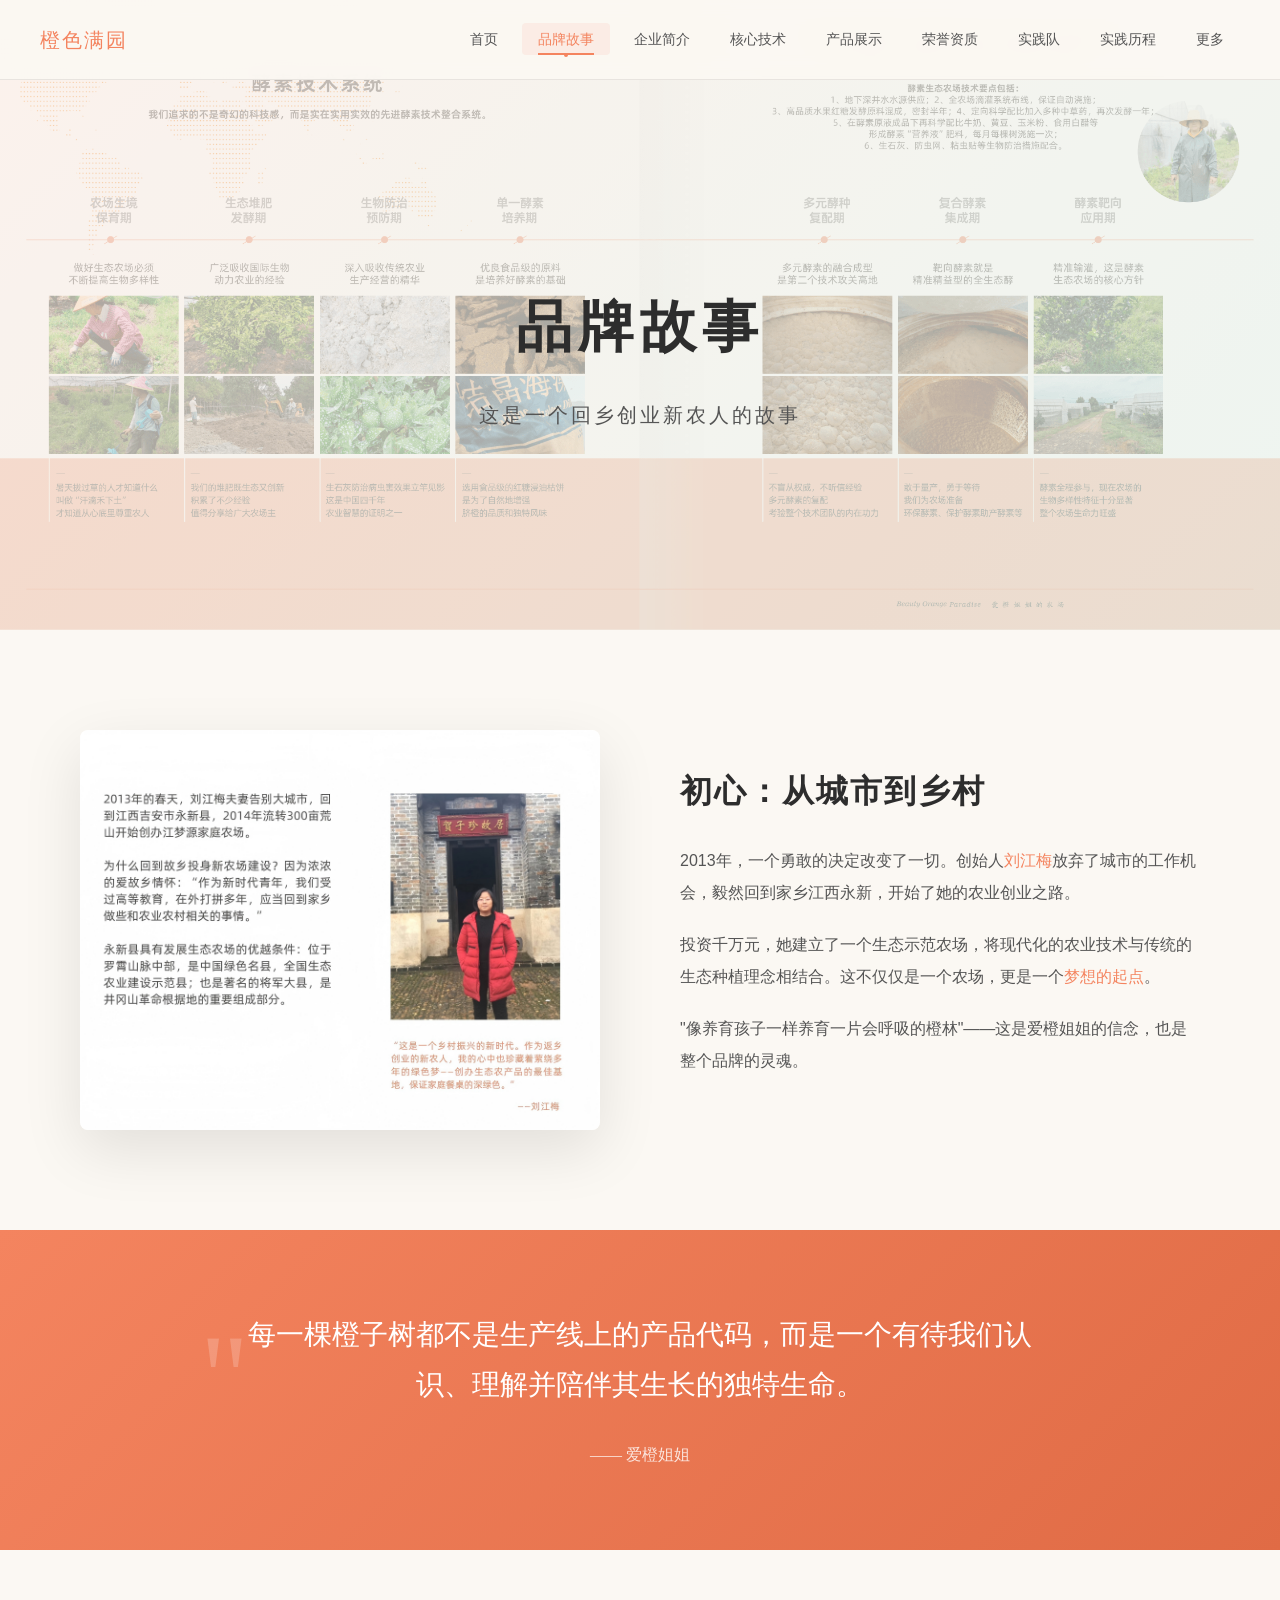
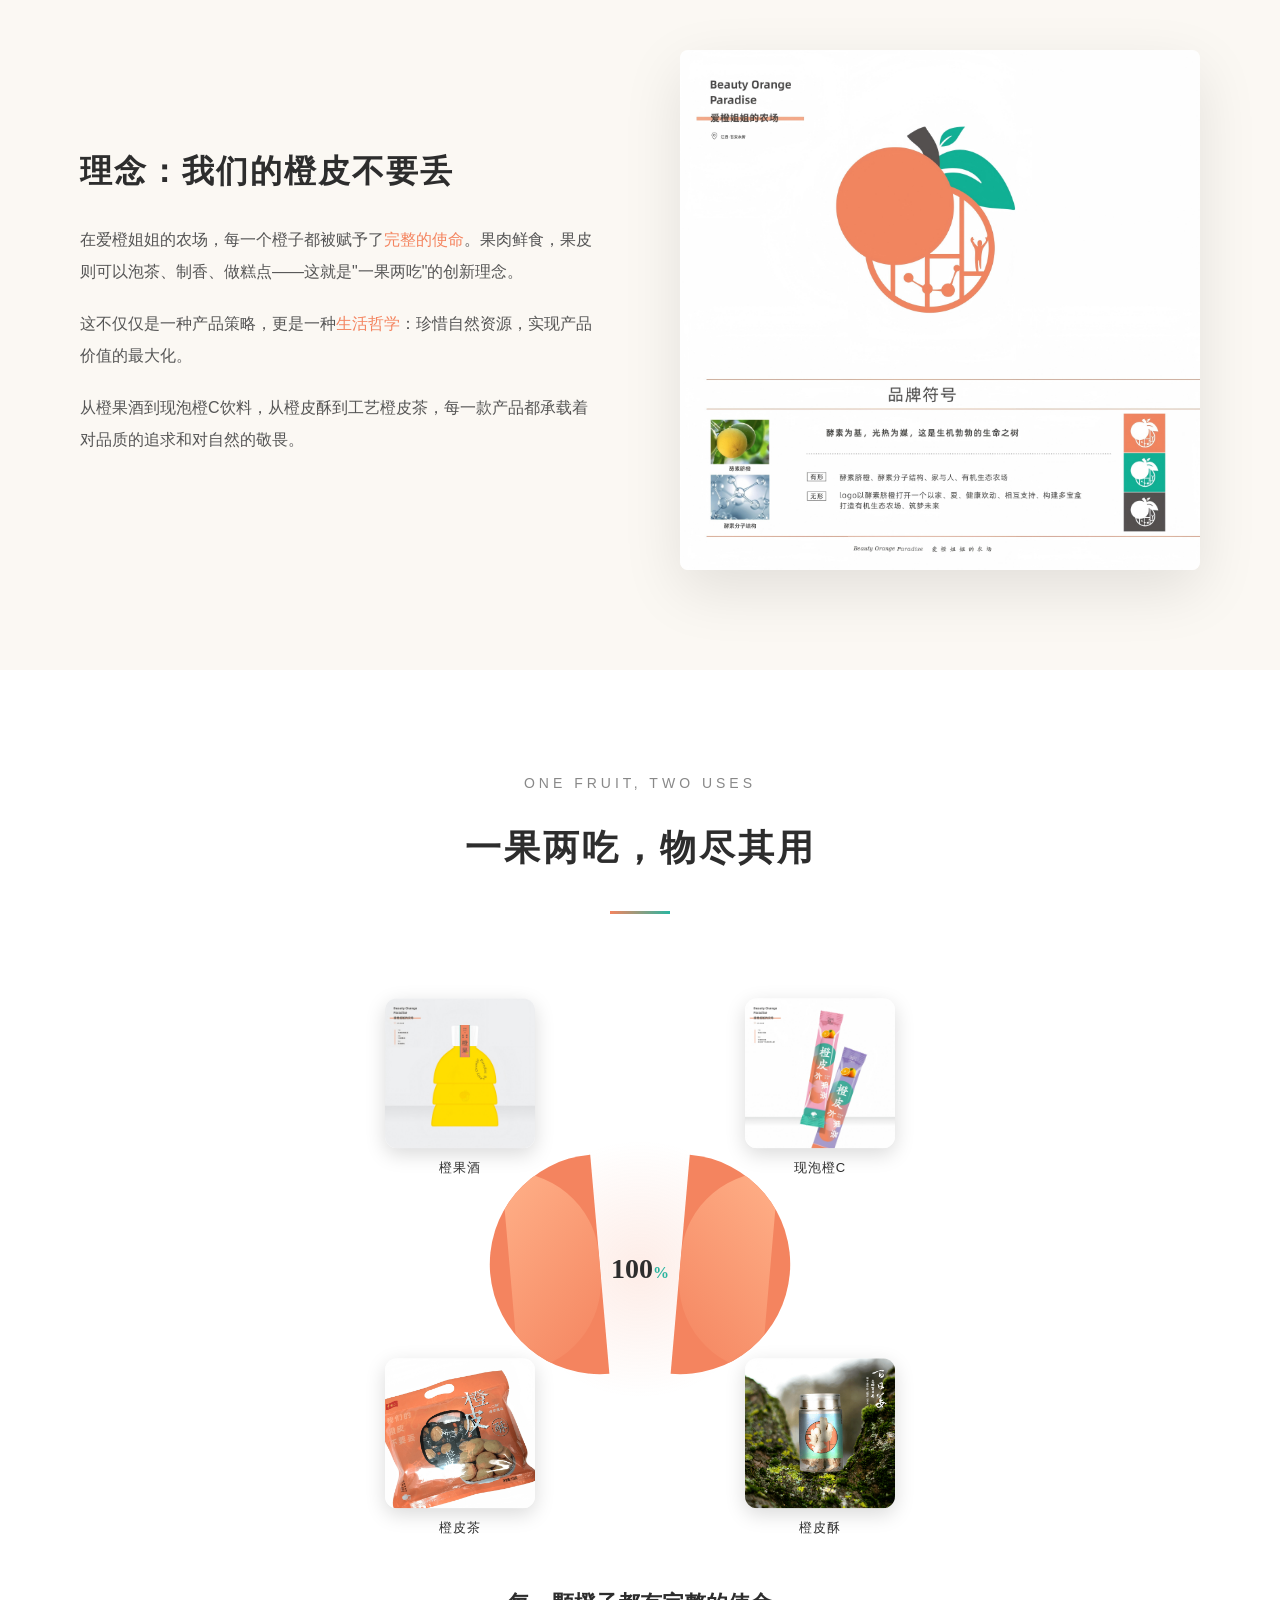
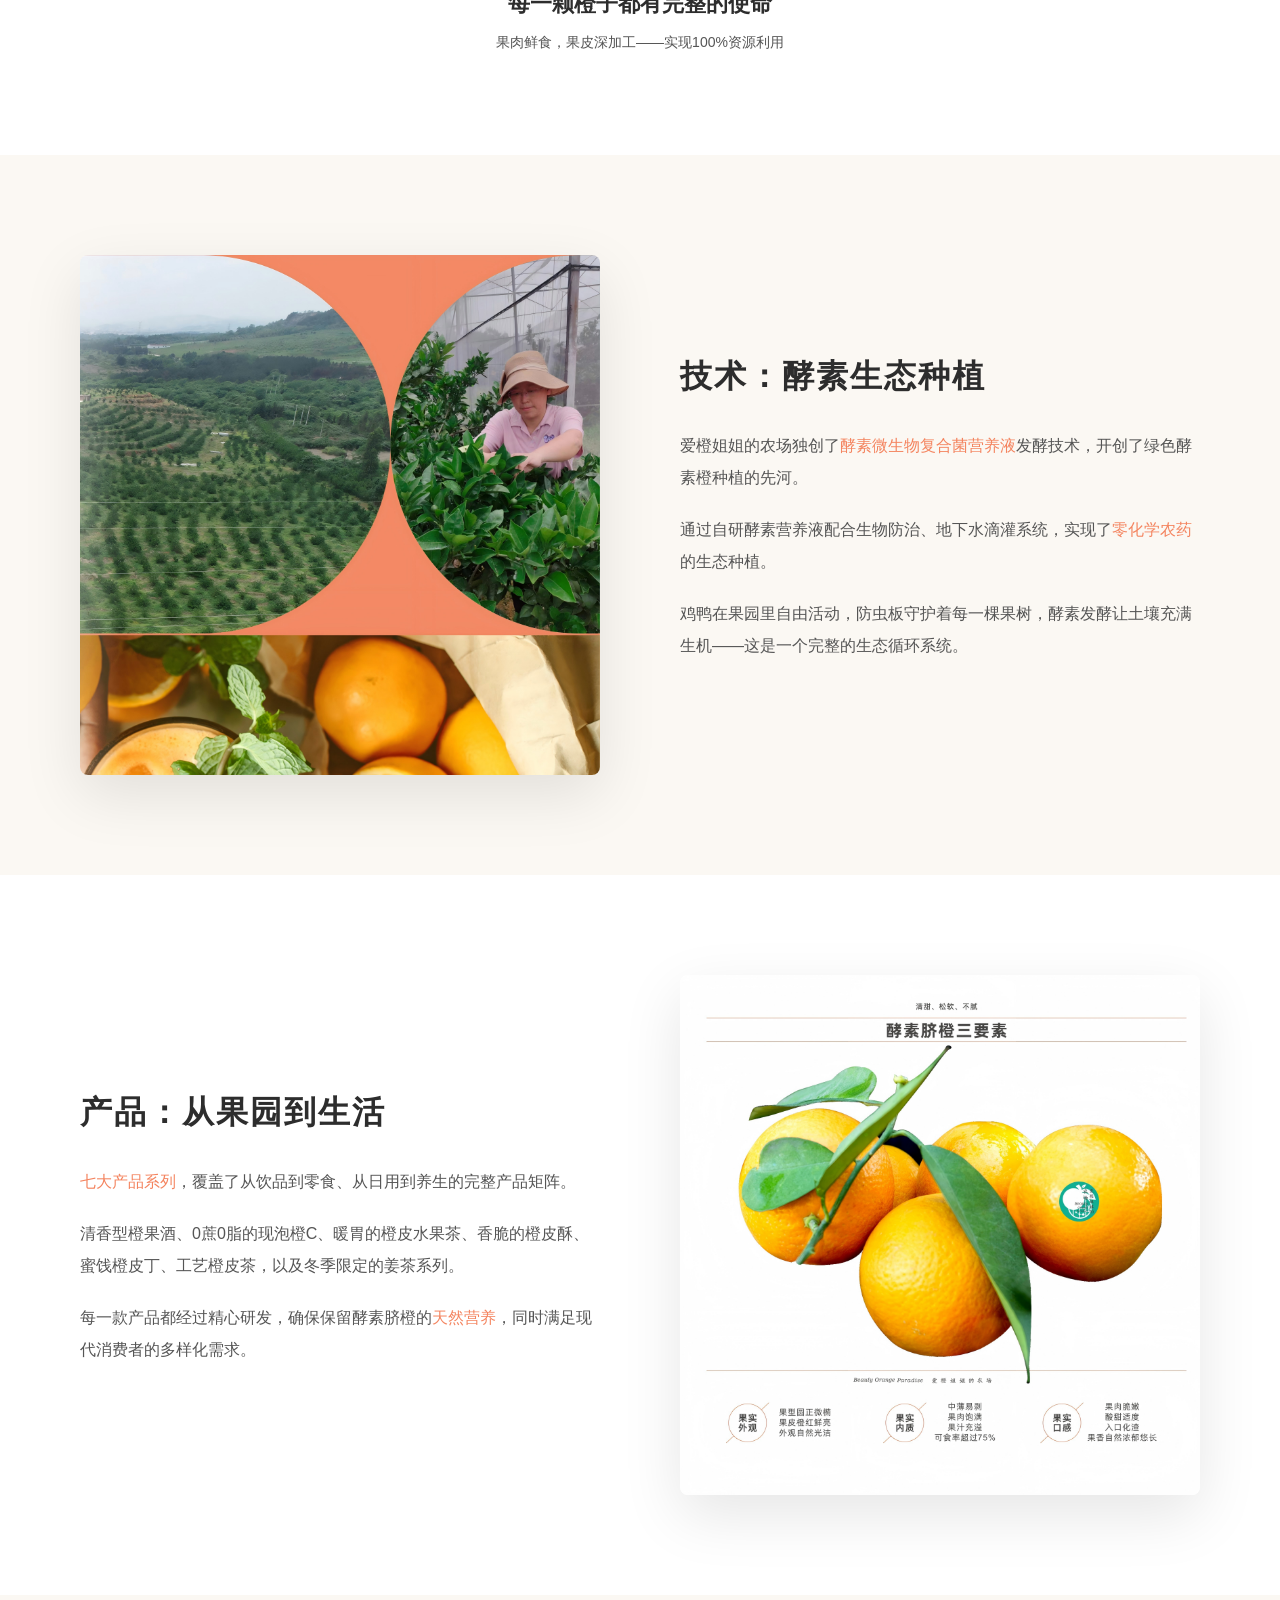
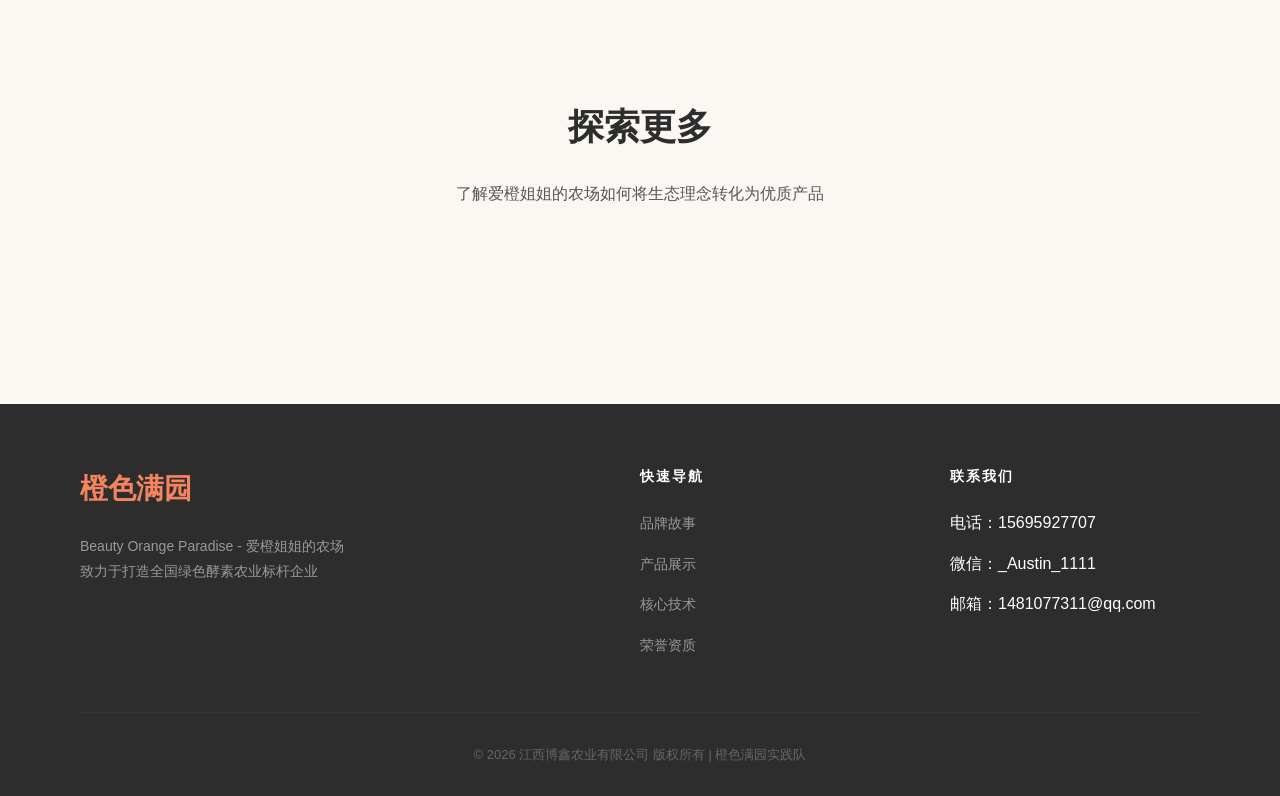
==== commit 35f9bb6e: "Add files via upload" ====
--- a/brand-story.html
+++ b/brand-story.html
@@ -292,6 +292,7 @@
       <a href="index.html" class="nav-logo">
         <span class="nav-logo-text">橙色满园</span>
       </a>
+      <button class="nav-menu-btn" aria-label="菜单"><span></span><span></span><span></span></button>
       <ul class="nav-links">
         <li><a href="index.html">首页</a></li>
         <li><a href="brand-story.html" class="active">品牌故事</a></li>
--- a/css/global.css
+++ b/css/global.css
@@ -1157,6 +1157,397 @@
 }
 
 /* ============================================
+   Responsive - Mobile Menu
+   ============================================ */
+.nav-menu-btn {
+  display: none;
+  background: none;
+  border: none;
+  cursor: pointer;
+  padding: 8px;
+  z-index: 1001;
+}
+
+.nav-menu-btn span {
+  display: block;
+  width: 24px;
+  height: 2px;
+  background: var(--text-dark);
+  margin: 6px 0;
+  transition: all 0.3s ease;
+  border-radius: 2px;
+}
+
+.nav-menu-btn.active span:nth-child(1) {
+  transform: rotate(45deg) translate(5px, 6px);
+}
+
+.nav-menu-btn.active span:nth-child(2) {
+  opacity: 0;
+}
+
+.nav-menu-btn.active span:nth-child(3) {
+  transform: rotate(-45deg) translate(5px, -6px);
+}
+
+/* ============================================
+   Responsive - Tablet (<=768px)
+   ============================================ */
+@media (max-width: 768px) {
+  :root {
+    --nav-height: 60px;
+    --section-padding: 60px 0;
+  }
+
+  .container {
+    padding: 0 20px;
+  }
+
+  /* Nav */
+  .nav-menu-btn {
+    display: block;
+  }
+
+  .nav-links {
+    position: fixed;
+    top: 0;
+    right: -100%;
+    width: 280px;
+    height: 100vh;
+    background: var(--bg-white);
+    flex-direction: column;
+    padding: 80px 30px 40px;
+    gap: 4px;
+    box-shadow: -4px 0 20px rgba(0, 0, 0, 0.1);
+    transition: right 0.3s ease;
+    z-index: 999;
+  }
+
+  .nav-links.open {
+    right: 0;
+  }
+
+  .nav-links a {
+    padding: 12px 16px;
+    font-size: 15px;
+  }
+
+  .nav-links a::after {
+    display: none;
+  }
+
+  .nav-links a::before {
+    display: none;
+  }
+
+  /* Hero */
+  .page-hero {
+    min-height: 50vh;
+    padding: 120px 20px 60px;
+  }
+
+  .page-hero h1 {
+    font-size: 32px;
+    letter-spacing: 2px;
+  }
+
+  .page-hero .subtitle {
+    font-size: 15px;
+  }
+
+  /* Section headers */
+  .section-header {
+    margin-bottom: 40px;
+  }
+
+  .section-header h2 {
+    font-size: 26px;
+  }
+
+  .section-header .en-title {
+    font-size: 12px;
+    letter-spacing: 2px;
+  }
+
+  /* Grids */
+  .grid-2,
+  .grid-3,
+  .grid-4 {
+    grid-template-columns: 1fr;
+    gap: 20px;
+  }
+
+  /* Footer */
+  .footer-content {
+    grid-template-columns: 1fr;
+    gap: 30px;
+  }
+
+  .footer-brand h3 {
+    font-size: 22px;
+  }
+
+  /* Buttons */
+  .btn {
+    padding: 12px 24px;
+    font-size: 13px;
+  }
+
+  /* Orange cut animation */
+  .orange-cut-animation {
+    min-height: 400px;
+  }
+
+  .orange-halves {
+    width: 160px;
+    height: 160px;
+  }
+
+  .orange-half-left,
+  .orange-half-right {
+    width: 80px;
+    height: 160px;
+  }
+
+  .orange-half-left {
+    border-radius: 80px 0 0 80px;
+  }
+
+  .orange-half-right {
+    border-radius: 0 80px 80px 0;
+  }
+
+  .orange-half-left::after {
+    width: 65px;
+    height: 140px;
+  }
+
+  .orange-half-right::after {
+    width: 65px;
+    height: 140px;
+  }
+
+  .cut-product-fly img {
+    width: 100px;
+    height: 100px;
+  }
+
+  .cut-product-fly.p1 { --tx: -120px; --ty: -120px; }
+  .cut-product-fly.p2 { --tx: 120px; --ty: -120px; }
+  .cut-product-fly.p3 { --tx: -120px; --ty: 120px; }
+  .cut-product-fly.p4 { --tx: 120px; --ty: 120px; }
+
+  .cut-percent {
+    font-size: 22px;
+  }
+
+  .cut-percent span {
+    font-size: 13px;
+  }
+
+  .cut-signature h3 {
+    font-size: 18px;
+  }
+}
+
+/* ============================================
+   Responsive - Mobile (<=480px)
+   ============================================ */
+@media (max-width: 480px) {
+  .container {
+    padding: 0 16px;
+  }
+
+  .page-hero h1 {
+    font-size: 26px;
+  }
+
+  .section-header h2 {
+    font-size: 22px;
+  }
+
+  .section-header p {
+    font-size: 14px;
+  }
+
+  .footer-brand h3 {
+    font-size: 20px;
+  }
+
+  .btn {
+    padding: 10px 20px;
+    font-size: 12px;
+  }
+
+  .orange-cut-animation {
+    min-height: 320px;
+  }
+
+  .cut-product-fly img {
+    width: 80px;
+    height: 80px;
+  }
+
+  .cut-product-fly.p1 { --tx: -90px; --ty: -90px; }
+  .cut-product-fly.p2 { --tx: 90px; --ty: -90px; }
+  .cut-product-fly.p3 { --tx: -90px; --ty: 90px; }
+  .cut-product-fly.p4 { --tx: 90px; --ty: 90px; }
+
+  /* Page-specific inline style overrides */
+  .team-hero h1,
+  .timeline-hero h1,
+  .more-hero h1,
+  .honors-hero h1,
+  .products-hero h1,
+  .company-hero h1,
+  .tech-hero h1,
+  .story-hero h1 {
+    font-size: 32px;
+    letter-spacing: 3px;
+  }
+
+  .team-hero .tagline,
+  .team-hero .university,
+  .timeline-hero p,
+  .more-hero p,
+  .honors-hero p,
+  .products-hero p,
+  .company-hero p,
+  .tech-hero p,
+  .story-hero p {
+    font-size: 14px;
+  }
+
+  .team-overview .overview-grid,
+  .story-section .story-grid,
+  .company-intro .company-grid,
+  .star-product .star-product-grid {
+    grid-template-columns: 1fr;
+    gap: 30px;
+  }
+
+  .methods-grid,
+  .achievements-grid,
+  .project-grid,
+  .standards-grid,
+  .mvv-grid,
+  .visual-grid,
+  .media-grid,
+  .stats-grid,
+  .summary-stats {
+    grid-template-columns: 1fr;
+    gap: 20px;
+  }
+
+  .members-grid {
+    grid-template-columns: repeat(2, 1fr);
+    gap: 16px;
+  }
+
+  .instructors-grid {
+    grid-template-columns: 1fr;
+    gap: 20px;
+  }
+
+  .honors-grid {
+    grid-template-columns: repeat(2, 1fr);
+    gap: 16px;
+  }
+
+  .nav-grid {
+    grid-template-columns: repeat(2, 1fr);
+    gap: 12px;
+  }
+
+  .media-feature {
+    grid-template-columns: 1fr;
+  }
+
+  .media-feature-content {
+    padding: 30px 24px;
+  }
+
+  .media-feature-content h3 {
+    font-size: 18px;
+  }
+
+  .contact-grid {
+    grid-template-columns: 1fr;
+    gap: 40px;
+  }
+
+  .dissection-container {
+    flex-direction: column;
+    gap: 40px;
+  }
+
+  .orange-wrapper {
+    width: 200px;
+    height: 200px;
+  }
+
+  .timeline-item {
+    flex-direction: column !important;
+    padding-left: 40px;
+    padding-right: 0;
+  }
+
+  .timeline-content {
+    width: 100%;
+  }
+
+  .timeline-line {
+    left: 15px;
+    transform: none;
+  }
+
+  .timeline-dot {
+    left: 15px;
+    transform: translateX(-50%);
+  }
+
+  .photo-carousel-item {
+    width: 260px;
+  }
+
+  .overview-content h2,
+  .eco-content h2 {
+    font-size: 24px;
+  }
+
+  .overview-content p,
+  .eco-content p {
+    font-size: 14px;
+    line-height: 1.8;
+  }
+
+  .star-product-content h2,
+  .history-text h3 {
+    font-size: 20px;
+  }
+
+  .stat-item h3,
+  .summary-stat h3,
+  .stat-number {
+    font-size: 32px;
+  }
+
+  .cert-grid {
+    grid-template-columns: 1fr;
+    gap: 20px;
+  }
+
+  .quick-links-grid {
+    grid-template-columns: 1fr;
+    gap: 16px;
+  }
+
+  .quick-link-card {
+    height: 200px;
+  }
+}
+
+/* ============================================
    Reduced Motion Support
    ============================================ */
 @media (prefers-reduced-motion: reduce) {
